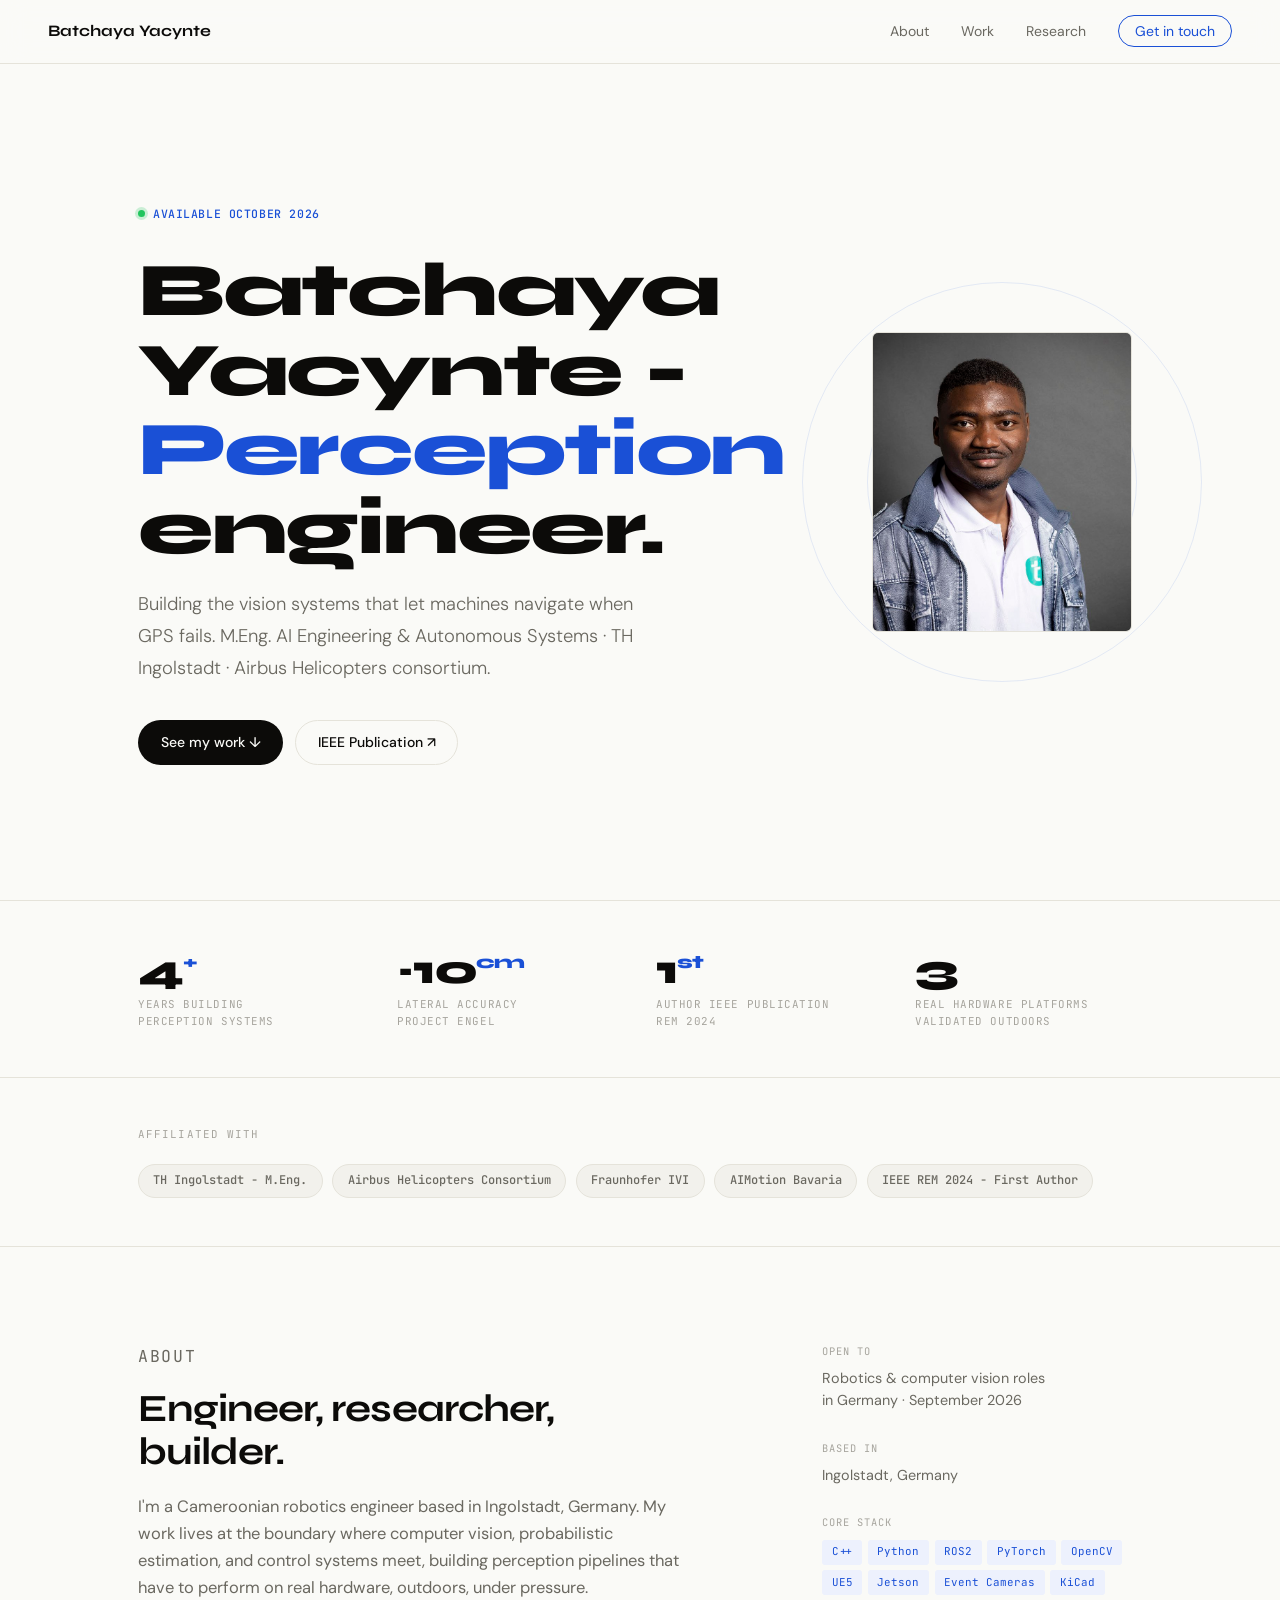
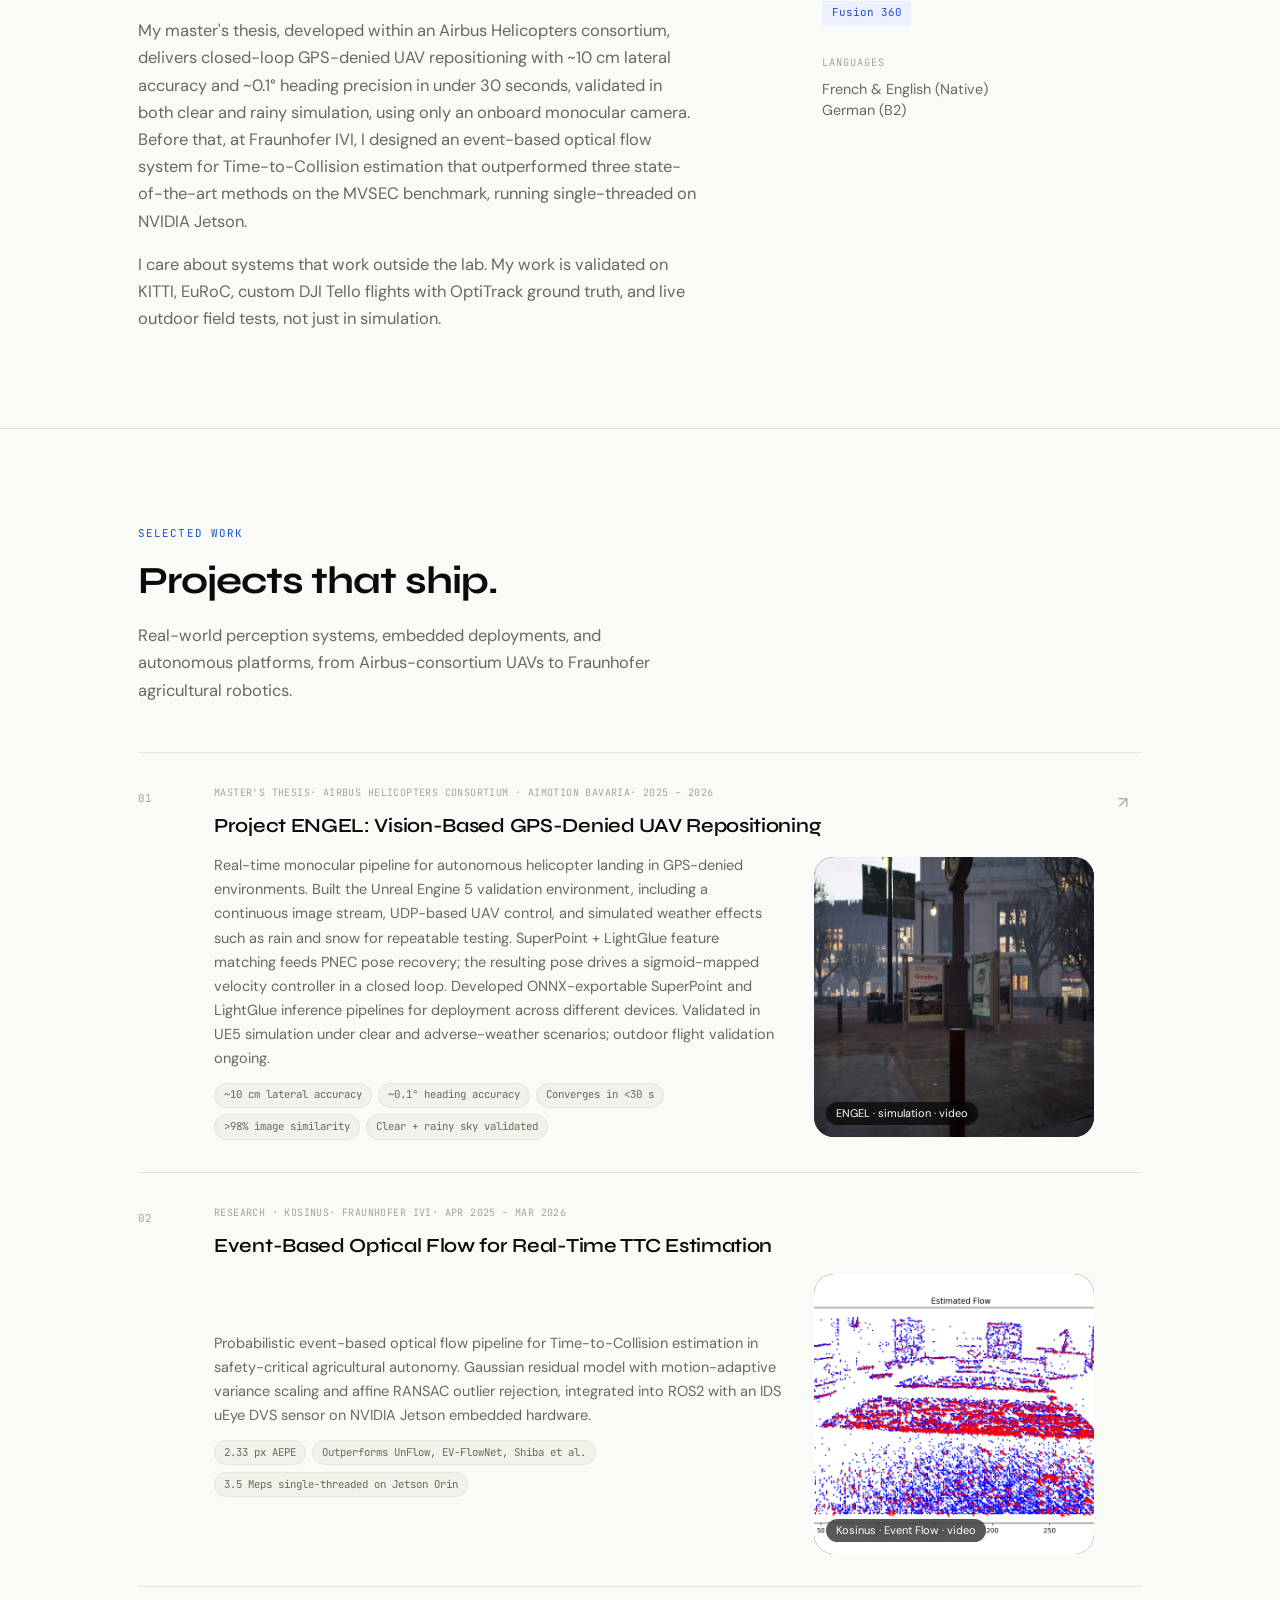
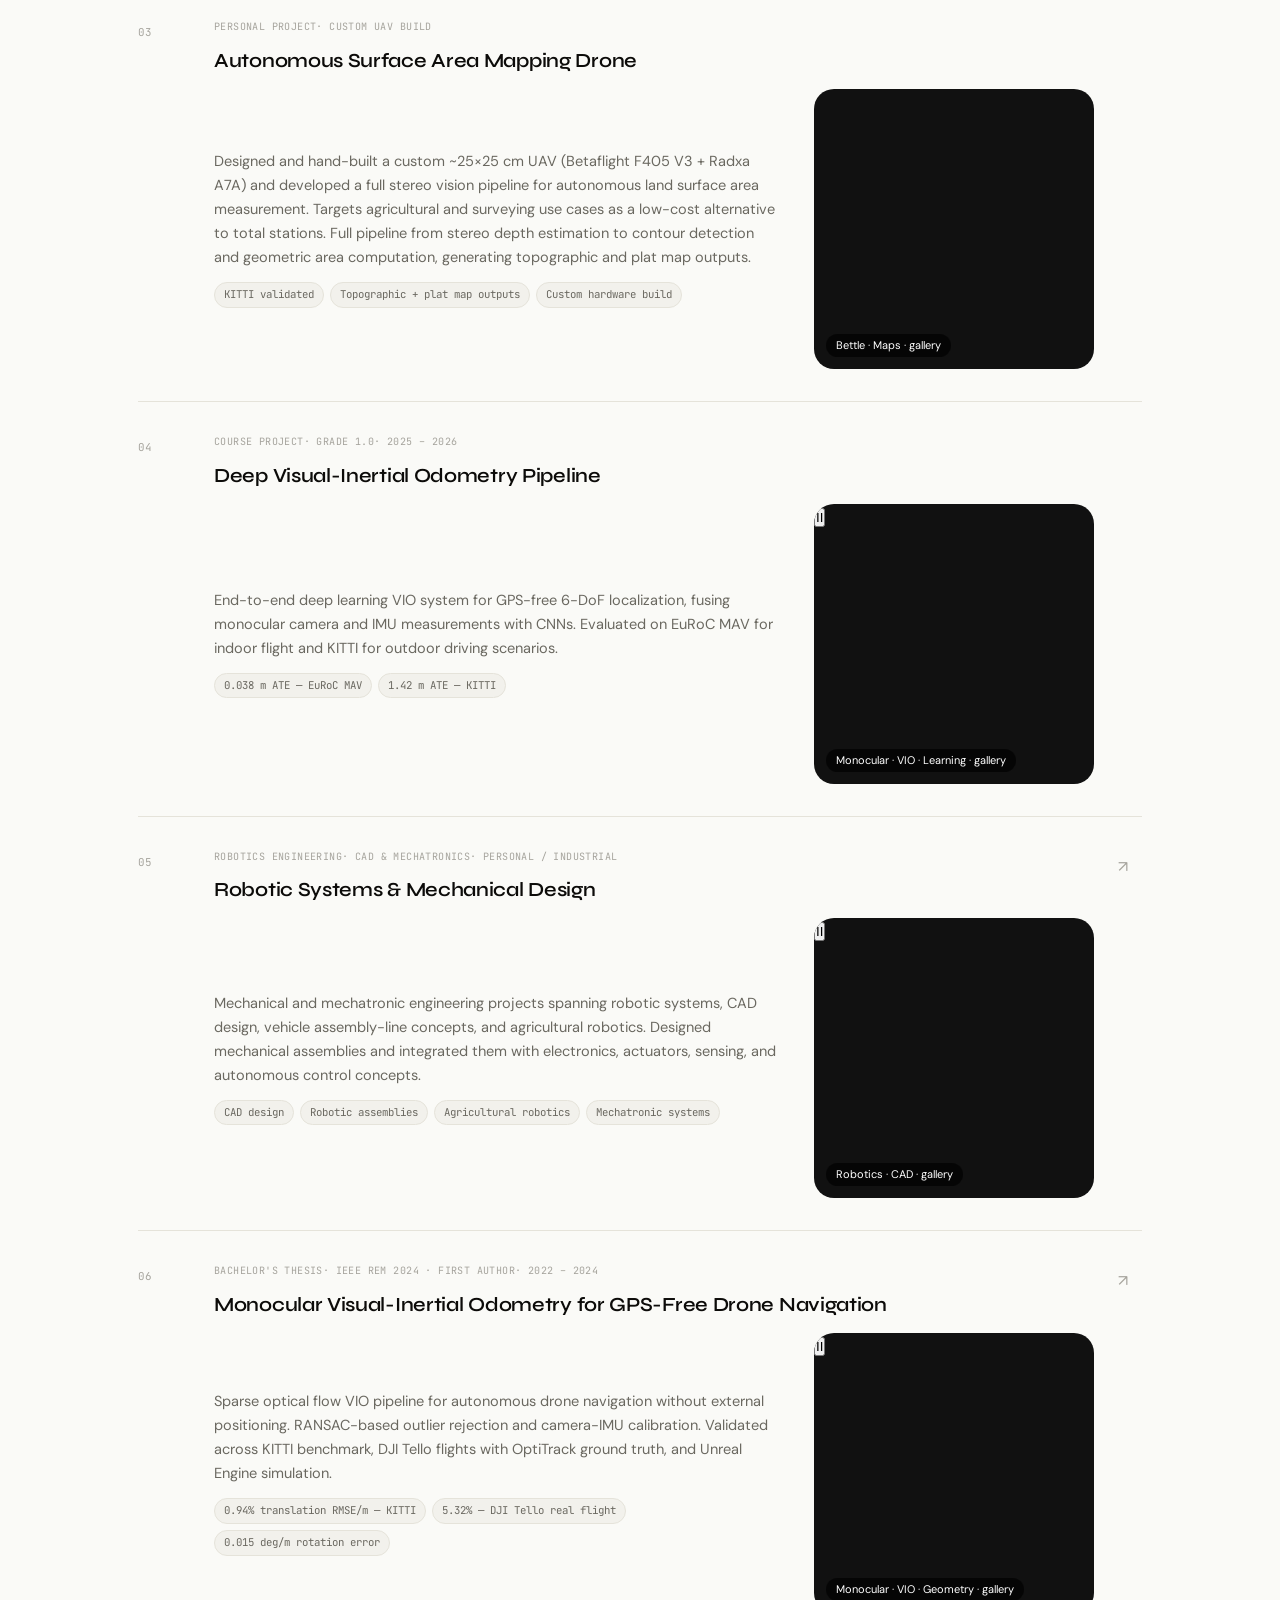
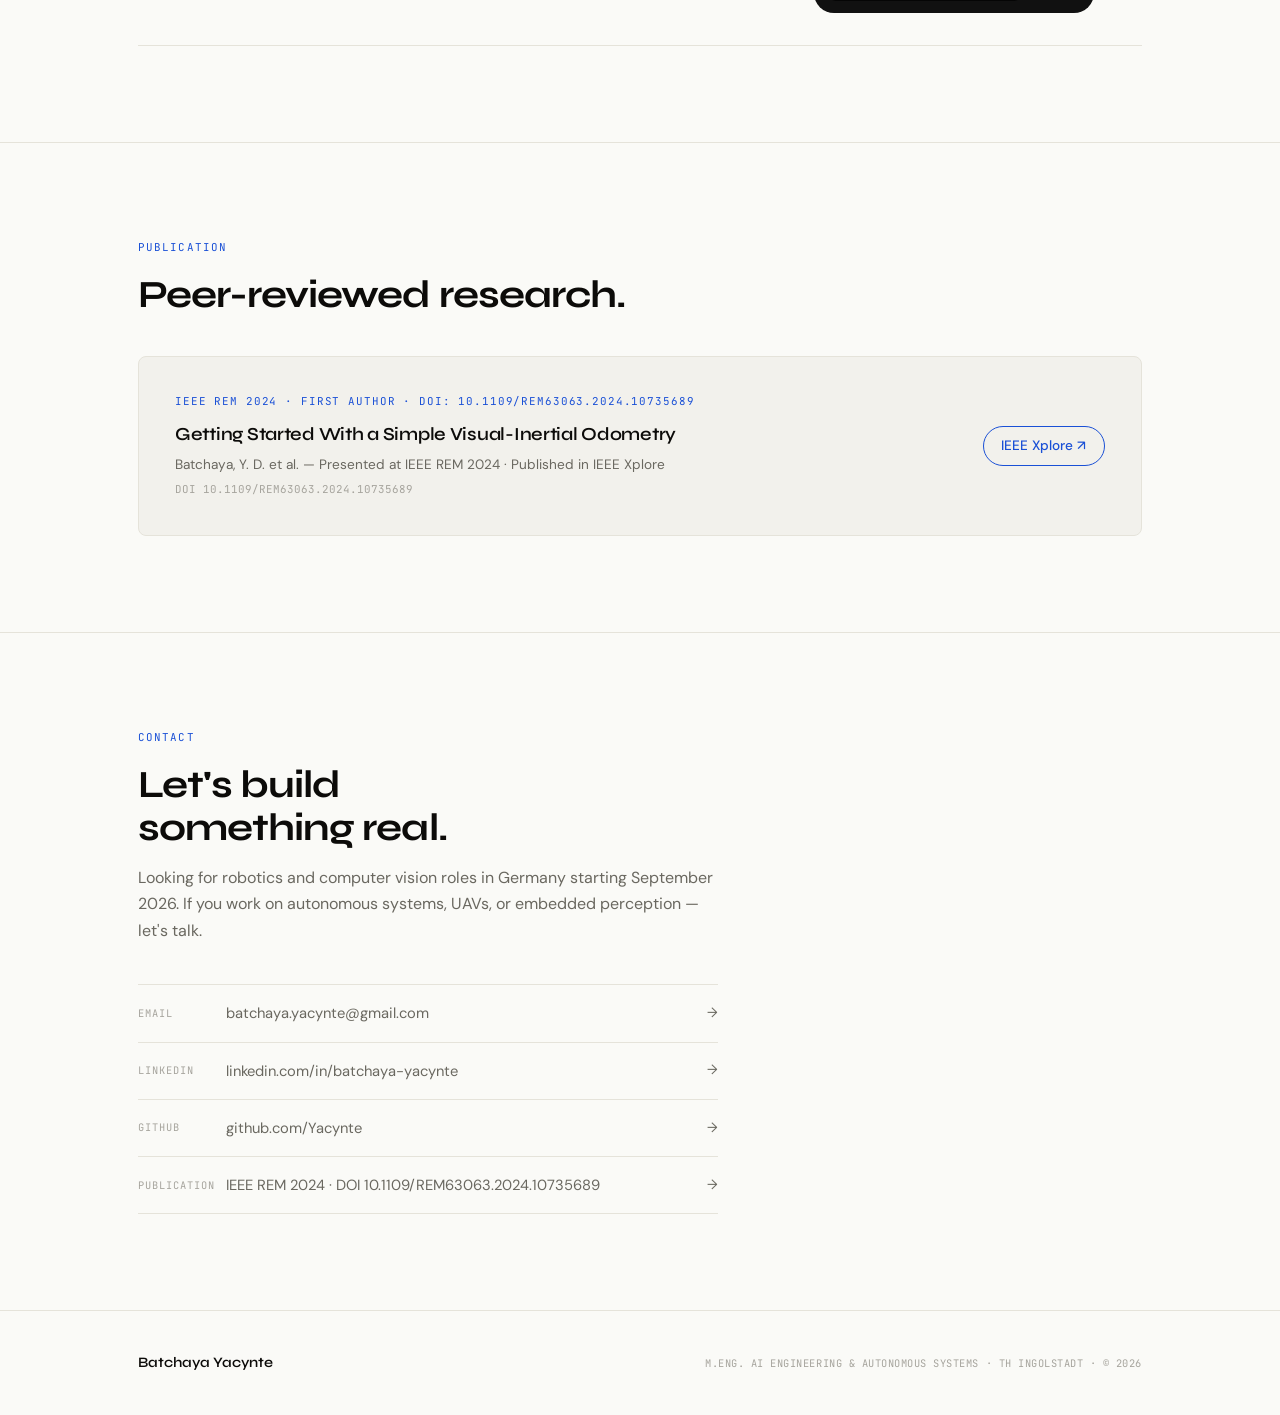
==== index.html @ 0d71a83b "other pictures" ====
<!DOCTYPE html>
<html lang="en">
<head>
  <meta charset="UTF-8">

  <meta name="viewport" content="width=device-width, initial-scale=1.0">

  <title>Batchaya Yacynte — Perception &amp; Autonomy Engineer</title>

  <meta
    name="description"
    content="Perception engineer building real-time vision systems for GPS-denied UAV navigation. M.Eng. AI Engineering &amp; Autonomous Systems, TH Ingolstadt."
  >

  <!-- Fonts -->
  <link rel="preconnect" href="https://fonts.googleapis.com">
  <link rel="preconnect" href="https://fonts.gstatic.com" crossorigin>

  <link
    href="https://fonts.googleapis.com/css2?family=Syne:wght@400;600;700;800&family=DM+Sans:ital,opsz,wght@0,9..40,300;0,9..40,400;0,9..40,500;1,9..40,500&family=JetBrains+Mono:wght@400;500&display=swap"
    rel="stylesheet"
  >

  <link rel="icon" type="image/x-icon" href="assets/Divan-Batchaya.ico">

  <!-- Main stylesheet -->
  <link rel="stylesheet" href="style.css">
</head>

<body>

  <!-- =========================================================
       NAVIGATION
  ========================================================== -->

  <nav class="nav">

    <a href="#" class="nav-logo">
      Batchaya Yacynte
    </a>

    <ul class="nav-links">
      <li>
        <a href="#about">About</a>
      </li>
      
      <li>
        <a href="#work">Work</a>
      </li>

      <li>
        <a href="#research">Research</a>
      </li>

      <li>
        <a href="#contact" class="nav-cta">
          Get in touch
        </a>
      </li>
    </ul>

  </nav>


  <!-- =========================================================
       HERO
  ========================================================== -->

  <header class="hero">

    <div class="hero-left">

      <div class="hero-available">
        Available October 2026
      </div>

      <h1 class="hero-name">
        Batchaya Yacynte -
        <br>
        <em>Perception</em> engineer.
      </h1>

      <p class="hero-tagline">
        Building the vision systems that let machines navigate when GPS fails.
        M.Eng. AI Engineering &amp; Autonomous Systems · TH Ingolstadt ·
        Airbus Helicopters consortium.
      </p>

      <div class="hero-actions">

        <a href="#work" class="btn btn-primary">
          See my work ↓
        </a>

        <a
          href="https://ieeexplore.ieee.org/document/10735689"
          target="_blank"
          rel="noopener"
          class="btn btn-secondary"
        >
          IEEE Publication ↗
        </a>

      </div>

    </div>


    <div class="hero-visual">

      <img
        src="https://yacynte.github.io/Divan-Batchaya.jpg"
        alt="Batchaya Yacynte"
        class="hero-photo"
        loading="eager"
      >

    </div>

  </header>


  <!-- =========================================================
       STATS
  ========================================================== -->

  <section class="stats">

    <div class="container">

      <div class="stats-grid">

        <div>
          <div class="stat-value">
            4<sup>+</sup>
          </div>

          <div class="stat-label">
            Years building<br>
            perception systems
          </div>
        </div>


        <div>
          <div class="stat-value">
            ~10<sup>cm</sup>
          </div>

          <div class="stat-label">
            Lateral accuracy<br>
            Project ENGEL
          </div>
        </div>


        <div>
          <div class="stat-value">
            1<sup>st</sup>
          </div>

          <div class="stat-label">
            Author IEEE publication<br>
            REM 2024
          </div>
        </div>


        <div>
          <div class="stat-value">
            3
          </div>

          <div class="stat-label">
            Real hardware platforms<br>
            validated outdoors
          </div>
        </div>

      </div>

    </div>

  </section>


  <!-- =========================================================
       CREDENTIALS
  ========================================================== -->

  <section class="credentials">

    <div class="container">

      <p class="cred-label">
        Affiliated with
      </p>

      <div class="cred-list">

        <span class="cred-badge">
          TH Ingolstadt - M.Eng.
        </span>

        <span class="cred-badge">
          Airbus Helicopters Consortium
        </span>

        <span class="cred-badge">
          Fraunhofer IVI
        </span>

        <span class="cred-badge">
          AIMotion Bavaria
        </span>

        <span class="cred-badge">
          IEEE REM 2024 - First Author
        </span>

      </div>

    </div>

  </section>


  <hr class="divider">


  <!-- =========================================================
       ABOUT
  ========================================================== -->

  <section class="about-section" id="about">

    <div class="container">

      <div class="about-grid">

        <div class="about-body">

          <p class="eyebrow">
            About
          </p>

          <h2 class="section-title">
            Engineer, researcher,
            <br>
            builder.
          </h2>

          <p>
            I'm a Cameroonian robotics engineer based in Ingolstadt, Germany.
            My work lives at the boundary where computer vision, probabilistic
            estimation, and control systems meet, building perception pipelines
            that have to perform on real hardware, outdoors, under pressure.
          </p>

          <p>
            My master's thesis, developed within an Airbus Helicopters consortium,
            delivers closed-loop GPS-denied UAV repositioning with ~10 cm lateral
            accuracy and ~0.1° heading precision in under 30 seconds, validated
            in both clear and rainy simulation, using only an onboard monocular
            camera. Before that, at Fraunhofer IVI, I designed an event-based
            optical flow system for Time-to-Collision estimation that outperformed
            three state-of-the-art methods on the MVSEC benchmark, running
            single-threaded on NVIDIA Jetson.
          </p>

          <p>
            I care about systems that work outside the lab. My work is validated
            on KITTI, EuRoC, custom DJI Tello flights with OptiTrack ground truth,
            and live outdoor field tests, not just in simulation.
          </p>

        </div>


        <aside class="about-sidebar">

          <div class="sidebar-block">

            <div class="sidebar-key">
              Open to
            </div>

            <div class="sidebar-val">
              Robotics &amp; computer vision roles
              <br>
              in Germany · September 2026
            </div>

          </div>


          <div class="sidebar-block">

            <div class="sidebar-key">
              Based in
            </div>

            <div class="sidebar-val">
              Ingolstadt, Germany
            </div>

          </div>


          <div class="sidebar-block">

            <div class="sidebar-key">
              Core stack
            </div>

            <div class="chips">

              <span class="chip">C++</span>
              <span class="chip">Python</span>
              <span class="chip">ROS2</span>
              <span class="chip">PyTorch</span>
              <span class="chip">OpenCV</span>
              <span class="chip">UE5</span>
              <span class="chip">Jetson</span>
              <span class="chip">Event Cameras</span>
              <span class="chip">KiCad</span>
              <span class="chip">Fusion 360</span>

            </div>

          </div>


          <div class="sidebar-block">

            <div class="sidebar-key">
              Languages
            </div>

            <div class="sidebar-val">
              French &amp; English (Native)
              <br>
              German (B2)
            </div>

          </div>

        </aside>

      </div>

    </div>

  </section>


  <hr class="divider">


  <!-- =========================================================
       WORK
  ========================================================== -->

  <section class="work-section" id="work">

    <div class="container">

      <p class="eyebrow">
        Selected work
      </p>

      <h2 class="section-title">
        Projects that ship.
      </h2>

      <p class="work-intro">
        Real-world perception systems, embedded deployments, and autonomous
        platforms, from Airbus-consortium UAVs to Fraunhofer agricultural robotics.
      </p>


      <div class="work-list">


        <!-- =====================================================
             PROJECT 01 — ENGEL
        ====================================================== -->

        <article class="work-item work-item-featured">

          <div class="work-num">
            01
          </div>


          <div class="work-content">

            <div class="work-tags">

              <span class="work-tag">
                Master's Thesis
              </span>

              <span class="work-tag">
                Airbus Helicopters Consortium · AIMotion Bavaria
              </span>

              <span class="work-tag">
                2025 – 2026
              </span>

            </div>


            <!-- Only the title links to Google Drive -->
            <a
              class="work-title"
              href="https://drive.google.com/file/d/1XDKxEPV-a2gEcKce-REYQuj8g54tIHwB/view?usp=sharing"
              target="_blank"
              rel="noopener"
            >
              Project ENGEL: Vision-Based GPS-Denied UAV Repositioning
            </a>


            <div class="work-main">


              <!-- TEXT -->
              <div class="work-text">

                <div class="work-desc">
                  Real-time monocular pipeline for autonomous helicopter landing
                  in GPS-denied environments. Built the Unreal Engine 5 validation
                  environment, including a continuous image stream, UDP-based UAV
                  control, and simulated weather effects such as rain and snow for
                  repeatable testing. SuperPoint + LightGlue feature matching feeds
                  PNEC pose recovery; the resulting pose drives a sigmoid-mapped
                  velocity controller in a closed loop. Developed ONNX-exportable
                  SuperPoint and LightGlue inference pipelines for deployment across
                  different devices. Validated in UE5 simulation under clear and
                  adverse-weather scenarios; outdoor flight validation ongoing.
                </div>


                <div class="work-metrics">

                  <span class="metric">
                    ~10 cm lateral accuracy
                  </span>

                  <span class="metric">
                    ~0.1° heading accuracy
                  </span>

                  <span class="metric">
                    Converges in &lt;30 s
                  </span>

                  <span class="metric">
                    &gt;98% image similarity
                  </span>

                  <span class="metric">
                    Clear + rainy sky validated
                  </span>

                </div>

              </div>


              <!-- =================================================
                   MEDIA
              ================================================== -->

              <div
                class="work-media"
                data-media
                aria-label="Project ENGEL media"
              >
               <div class="media-track">
                <!-- VIDEO -->

                <video
                  class="project-media"
                  autoplay
                  muted
                  playsinline
                  preload="auto"
                  poster="assets/engel-01.png"
                >

                  <source
                    src="assets/engel.mp4"
                    type="video/mp4"
                  >

                  Your browser does not support HTML5 video.

                </video>


                <!-- GALLERY IMAGES -->

                <img
                  class="project-media"
                  src="assets/Results_Capture_003.png"
                  alt="Project ENGEL UAV repositioning"
                >

                <img
                  class="project-media"
                  src="assets/comparison_plot_rototionLog_2_001.png"
                  alt="Project ENGEL simulation"
                >

                <img
                  class="project-media"
                  src="assets/comparison_plot_transotionLog_1_002.png"
                  alt="Project ENGEL validation environment"
                >

               </div>
                <!-- Status label -->

                <span class="media-status">
                  ENGEL · simulation
                </span>

              </div>

            </div>

          </div>


          <div class="work-arrow">
            ↗
          </div>

        </article>


        <!-- =====================================================
             PROJECT 02 - Kosinus
        ====================================================== -->

        <article class="work-item">

          <div class="work-num">
            02
          </div>

          <div>

            <div class="work-tags">

              <span class="work-tag">
                Research · KoSiNuS
              </span>

              <span class="work-tag">
                Fraunhofer IVI
              </span>

              <span class="work-tag">
                Apr 2025 – Mar 2026
              </span>

            </div>


            <div class="work-title">
              Event-Based Optical Flow for Real-Time TTC Estimation
            </div>

            <div class="work-main">

                <!-- TEXT -->
                <div class="work-text">

                    <div class="work-desc">
                    Probabilistic event-based optical flow pipeline for Time-to-Collision
                    estimation in safety-critical agricultural autonomy. Gaussian residual
                    model with motion-adaptive variance scaling and affine RANSAC outlier
                    rejection, integrated into ROS2 with an IDS uEye DVS sensor on NVIDIA
                    Jetson embedded hardware.
                    </div>


                    <div class="work-metrics">

                    <span class="metric">
                        2.33 px AEPE
                    </span>

                    <span class="metric">
                        Outperforms UnFlow, EV-FlowNet, Shiba et al.
                    </span>

                    <span class="metric">
                        3.5 Meps single-threaded on Jetson Orin
                    </span>

                    </div>

                </div>


                <!-- =================================================
                    MEDIA
                ================================================== -->

                <div
                    class="work-media"
                    data-media
                    aria-label="Project KOSINUS media"
                >

                    <!-- VIDEO -->
                  <div class="media-track">
                    <video
                    class="project-media"
                    autoplay
                    muted
                    playsinline
                    preload="auto"
                    poster="assets/flow_with_gt_time.png"
                    >

                    <source
                        src="assets/flow_results.mp4"
                        type="video/mp4"
                    >

                    Your browser does not support HTML5 video.

                    </video>


                    <!-- GALLERY IMAGES -->

                    <img
                    class="project-media"
                    src="assets/flow_with_gt_time.png"
                    alt="optical Flow estimation"
                    >
                  </div>
                    <!-- Status label -->

                    <span class="media-status">
                        Kosinus · Event Flow
                    </span>

                </div>

            </div>
        </div>


          <div class="work-arrow work-arrow-hidden">
            –
          </div>

        </article>


        <!-- =====================================================
             PROJECT 03 - Beetle
        ====================================================== -->

        <article class="work-item">

          <div class="work-num">
            03
          </div>

          <div>

            <div class="work-tags">

              <span class="work-tag">
                Personal Project
              </span>

              <span class="work-tag">
                Custom UAV Build
              </span>

            </div>


            <div class="work-title">
              Autonomous Surface Area Mapping Drone
            </div>

            <div class="work-main">

              <div class="work-text">
                <!-- TEXT -->

                    <div class="work-desc">
                    Designed and hand-built a custom ~25×25 cm UAV
                    (Betaflight F405 V3 + Radxa A7A) and developed a full stereo
                    vision pipeline for autonomous land surface area measurement.
                    Targets agricultural and surveying use cases as a low-cost
                    alternative to total stations. Full pipeline from stereo depth
                    estimation to contour detection and geometric area computation,
                    generating topographic and plat map outputs.
                    </div>


                    <div class="work-metrics">

                    <span class="metric">
                        KITTI validated
                    </span>

                    <span class="metric">
                        Topographic + plat map outputs
                    </span>

                    <span class="metric">
                        Custom hardware build
                    </span>

                    </div>

                </div>

                <!-- =================================================
                    MEDIA
                ================================================== -->

                <div
                    class="work-media"
                    data-media
                    aria-label="Project Beetle media"
                >

                    <!-- VIDEO -->

                    
                    <!-- GALLERY IMAGES -->
                  <div class="media-track">
                    <img
                        class="project-media"
                        src="assets/drone_agrobot.jpg"
                        alt="Bettle dron"
                    >

                    <img
                        class="project-media"
                        src="assets/drone_agrobot-02.jpg"
                        alt="Project ENGEL UAV repositioning"
                    >

                    <img
                        class="project-media"
                        src="assets/bettle_result.png"
                        alt="Project ENGEL simulation"
                    >

                    <img
                        class="project-media"
                        src="assets/bettle_result-02.png"
                        alt="Project ENGEL validation environment"
                    >
                  </div>
                    <!-- Status label -->

                    <span class="media-status">
                        Bettle · Maps
                    </span>

                </div>
              </div>

            </div>
        


          <div class="work-arrow work-arrow-hidden">
            –
          </div>

        </article>


        <!-- =================================================
             PROJECT 04 — VIO
        ================================================== -->

        <article class="work-item">

          <div class="work-num">
            04
          </div>


          <div class="work-content">

            <div class="work-tags">

              <span class="work-tag">
                Course Project
              </span>

              <span class="work-tag">
                Grade 1.0
              </span>

              <span class="work-tag">
                2025 – 2026
              </span>

            </div>


            <div class="work-title">
              Deep Visual-Inertial Odometry Pipeline
            </div>


            <div class="work-main">


              <div class="work-text">

                <div class="work-desc">

                  End-to-end deep learning VIO system for
                  GPS-free 6-DoF localization, fusing monocular
                  camera and IMU measurements with CNNs.

                  Evaluated on EuRoC MAV for indoor flight and
                  KITTI for outdoor driving scenarios.

                </div>


                <div class="work-metrics">

                  <span class="metric">
                    0.038 m ATE — EuRoC MAV
                  </span>

                  <span class="metric">
                    1.42 m ATE — KITTI
                  </span>

                </div>

              </div>


              <div
                class="work-media"
                data-media
                aria-label="Deep VIO media"
              >

                <div class="media-track">

                  <img
                    class="project-media"
                    src="assets/kitti_result_learning.png"
                    alt="Deep visual inertial odometry result"
                  >

                  <img
                    class="project-media"
                    src="assets/kitti_result_learning-02.png"
                    alt="VIO trajectory"
                  >

                  <img
                    class="project-media"
                    src="assets/kitti_result_learning-03.png"
                    alt="Deep visual inertial odometry result"
                  >

                  <img
                    class="project-media"
                    src="assets/kitti_result_learning-04.png"
                    alt="VIO trajectory"
                  >

                </div>


                <span class="media-status">
                  Monocular · VIO · Learning
                </span>


                <button
                  class="media-control"
                  type="button"
                  aria-label="Pause project media"
                >
                  II
                </button>

              </div>

            </div>

          </div>


          <div class="work-arrow work-arrow-hidden">
            –
          </div>

        </article>



        <!-- =================================================
             PROJECT 05 — CAD / ROBOTICS
        ================================================== -->

        <article class="work-item">

          <div class="work-num">
            05
          </div>


          <div class="work-content">

            <div class="work-tags">

              <span class="work-tag">
                Robotics Engineering
              </span>

              <span class="work-tag">
                CAD &amp; Mechatronics
              </span>

              <span class="work-tag">
                Personal / Industrial
              </span>

            </div>

            <a
              class="work-title"
              href="https://youtu.be/ltKVadOVZRs"
              target="_blank"
              rel="noopener"
            >
              Robotic Systems &amp; Mechanical Design
            </a>


            <div class="work-main">


              <div class="work-text">

                <div class="work-desc">

                  Mechanical and mechatronic engineering projects
                  spanning robotic systems, CAD design, vehicle
                  assembly-line concepts, and agricultural robotics.

                  Designed mechanical assemblies and integrated
                  them with electronics, actuators, sensing, and
                  autonomous control concepts.

                </div>


                <div class="work-metrics">

                  <span class="metric">
                    CAD design
                  </span>

                  <span class="metric">
                    Robotic assemblies
                  </span>

                  <span class="metric">
                    Agricultural robotics
                  </span>

                  <span class="metric">
                    Mechatronic systems
                  </span>

                </div>

              </div>


              <div
                class="work-media"
                data-media
                aria-label="Robotics and CAD projects"
              >

                <div class="media-track">

                  <img
                    class="project-media"
                    src="assets/vehicle_line.png"
                    alt="Robotic CAD design"
                  >

                  <img
                    class="project-media"
                    src="assets/wheel.png"
                    alt="Mechanical assembly CAD"
                  >

                  <img
                    class="project-media"
                    src="assets/gearbox.png"
                    alt="Agricultural robot"
                  >

                  <img
                    class="project-media"
                    src="assets/seeding_prototype.png"
                    alt="Agricultural robot"
                  >

                </div>


                <span class="media-status">
                  Robotics · CAD
                </span>


                <button
                  class="media-control"
                  type="button"
                  aria-label="Pause project media"
                >
                  II
                </button>

              </div>

            </div>

          </div>


          <div class="work-arrow">
            ↗
          </div>

        </article>



        <!-- =================================================
             PROJECT 06 — BACHELOR THESIS
        ================================================== -->

        <!-- <a
          class="work-item work-item-link"
          href="https://ieeexplore.ieee.org/document/10735689"
          target="_blank"
          rel="noopener"
        > -->
        <article class="work-item work-item-featured">

          <div class="work-num">
            06
          </div>


          <div class="work-content">

            <div class="work-tags">

              <span class="work-tag">
                Bachelor's Thesis
              </span>

              <span class="work-tag">
                IEEE REM 2024 · First Author
              </span>

              <span class="work-tag">
                2022 – 2024
              </span>

            </div>

            <a
              class="work-title"
              href="https://ieeexplore.ieee.org/document/10735689"
              target="_blank"
              rel="noopener"
            >
              Monocular Visual-Inertial Odometry
              for GPS-Free Drone Navigation
            </a>

            <div class="work-main">

               <!-- TEXT -->
              <div class="work-text">
                <div class="work-desc">

                  Sparse optical flow VIO pipeline for autonomous
                  drone navigation without external positioning.
                  RANSAC-based outlier rejection and camera-IMU
                  calibration.

                  Validated across KITTI benchmark, DJI Tello flights
                  with OptiTrack ground truth, and Unreal Engine
                  simulation.

                </div>


                <div class="work-metrics">

                    <span class="metric">
                      0.94% translation RMSE/m — KITTI
                    </span>

                    <span class="metric">
                      5.32% — DJI Tello real flight
                    </span>

                    <span class="metric">
                      0.015 deg/m rotation error
                    </span>

                </div>

              </div>

              <!-- =================================================
                   MEDIA
              ================================================== -->

              <div
                  class="work-media"
                  data-media
                  aria-label="monocular vio"
                >

                  <div class="media-track">

                    <img
                      class="project-media"
                      src="assets/tello_square.png"
                      alt="Simulation result 3D"
                    >

                    <img
                      class="project-media"
                      src="assets/translation_square.png"
                      alt="Translation result"
                    >

                    <img
                      class="project-media"
                      src="assets/tello_img.png"
                      alt="Tello flight"
                    >

                    <img
                      class="project-media"
                      src="assets/tello_of.png"
                      alt="Optical flow"
                    >

                  </div>


                  <span class="media-status">
                    Monocular · VIO · Geometry
                  </span>


                  <button
                    class="media-control"
                    type="button"
                    aria-label="Pause project media"
                  >
                    II
                  </button>

                </div>

            </div>

          </div>
          <div class="work-arrow">
            ↗
          </div>

        </article>


      </div>

    </div>

  </section>


  <hr class="divider">

  <!-- =========================================================
       PUBLICATION
  ========================================================== -->

  <section class="pub-section" id="research">

    <div class="container">

      <p class="eyebrow">
        Publication
      </p>

      <h2 class="section-title">
        Peer-reviewed research.
      </h2>


      <div class="pub-card">

        <div>

          <div class="pub-venue">
            IEEE REM 2024 · First Author ·
            DOI: 10.1109/REM63063.2024.10735689
          </div>

          <div class="pub-title">
            Getting Started With a Simple Visual-Inertial Odometry
          </div>

          <div class="pub-authors">
            Batchaya, Y. D. et al. — Presented at IEEE REM 2024 ·
            Published in IEEE Xplore
          </div>

          <div class="pub-doi">
            DOI 10.1109/REM63063.2024.10735689
          </div>

        </div>


        <a
          href="https://ieeexplore.ieee.org/document/10735689"
          target="_blank"
          rel="noopener"
          class="pub-cta"
        >
          IEEE Xplore ↗
        </a>

      </div>

    </div>

  </section>


  <hr class="divider">


  <!-- =========================================================
       CONTACT
  ========================================================== -->

  <section class="contact-section" id="contact">

    <div class="container">

      <div class="contact-inner">

        <p class="eyebrow">
          Contact
        </p>

        <h2 class="section-title">
          Let's build
          <br>
          something real.
        </h2>

        <p class="contact-intro">
          Looking for robotics and computer vision roles in Germany starting
          September 2026. If you work on autonomous systems, UAVs, or embedded
          perception — let's talk.
        </p>


        <div class="contact-links">

          <a
            class="contact-row"
            href="mailto:batchaya.yacynte@gmail.com"
          >

            <span class="contact-key">
              Email
            </span>

            <span class="contact-val">
              batchaya.yacynte@gmail.com
            </span>

            <span class="contact-arrow">
              →
            </span>

          </a>


          <a
            class="contact-row"
            href="https://www.linkedin.com/in/batchaya-yacynte/"
            target="_blank"
            rel="noopener"
          >

            <span class="contact-key">
              LinkedIn
            </span>

            <span class="contact-val">
              linkedin.com/in/batchaya-yacynte
            </span>

            <span class="contact-arrow">
              →
            </span>

          </a>


          <a
            class="contact-row"
            href="https://github.com/Yacynte"
            target="_blank"
            rel="noopener"
          >

            <span class="contact-key">
              GitHub
            </span>

            <span class="contact-val">
              github.com/Yacynte
            </span>

            <span class="contact-arrow">
              →
            </span>

          </a>


          <a
            class="contact-row"
            href="https://ieeexplore.ieee.org/document/10735689"
            target="_blank"
            rel="noopener"
          >

            <span class="contact-key">
              Publication
            </span>

            <span class="contact-val">
              IEEE REM 2024 · DOI 10.1109/REM63063.2024.10735689
            </span>

            <span class="contact-arrow">
              →
            </span>

          </a>

        </div>

      </div>

    </div>

  </section>


  <!-- =========================================================
       FOOTER
  ========================================================== -->

  <footer>

    <div class="container">

      <div class="footer-inner">

        <div class="footer-logo">
          Batchaya Yacynte
        </div>

        <div class="footer-meta">
          M.Eng. AI Engineering &amp; Autonomous Systems ·
          TH Ingolstadt · © 2026
        </div>

      </div>

    </div>

  </footer>


  <!-- JavaScript -->
  <script src="media.js"></script>

</body>
</html>
---- style.css ----
/* ============================================================
   RESET
============================================================ */

*,
*::before,
*::after {
  box-sizing: border-box;
  margin: 0;
  padding: 0;
}

html {
  scroll-behavior: smooth;
}

body {
  background: var(--bg);
  color: var(--text-1);
  font-family: var(--font-b);
  font-size: 1rem;
  line-height: 1.65;
  -webkit-font-smoothing: antialiased;
}

img {
  display: block;
  max-width: 100%;
}

a {
  color: inherit;
  text-decoration: none;
}

ul {
  list-style: none;
}


/* ============================================================
   DESIGN TOKENS
============================================================ */

:root {

  --bg: #FAFAF7;
  --surface: #F2F1EC;
  --border: #E5E3DA;

  --text-1: #0C0B09;
  --text-2: #6A6860;
  --text-3: #A6A49D;

  --accent: #1A50D6;
  --accent-soft: #EDF1FD;

  --nav-h: 64px;

  --font-d: 'Syne', sans-serif;
  --font-b: 'DM Sans', sans-serif;
  --font-m: 'JetBrains Mono', monospace;

  --max-w: 1100px;

  --px: clamp(1.25rem, 5vw, 3rem);
}


/* ============================================================
   GLOBAL
============================================================ */

.container {
  max-width: var(--max-w);
  margin: 0 auto;
  padding: 0 var(--px);
}

.divider {
  border: none;
  border-top: 1px solid var(--border);
}


/* ============================================================
   NAV
============================================================ */

.nav {
  position: fixed;
  top: 0;
  left: 0;
  right: 0;

  height: var(--nav-h);

  display: flex;
  align-items: center;
  justify-content: space-between;

  padding: 0 var(--px);

  background: rgba(250, 250, 247, 0.88);

  backdrop-filter: blur(14px);

  border-bottom: 1px solid var(--border);

  z-index: 100;
}

.nav-logo {
  font-family: var(--font-d);
  font-weight: 700;
  font-size: 1rem;
}

.nav-links {
  display: flex;
  align-items: center;
  gap: 2rem;
}

.nav-links a {
  font-size: 0.875rem;
  color: var(--text-2);
  transition: color 0.18s;
}

.nav-links a:hover {
  color: var(--text-1);
}

.nav-cta {
  color: var(--accent) !important;

  border: 1px solid currentColor;

  padding: 0.38rem 1rem;

  border-radius: 100px;
}

.nav-cta:hover {
  background: var(--accent);
  color: white !important;
}


/* ============================================================
   HERO
============================================================ */

.hero {
  min-height: 100vh;

  padding:
    calc(var(--nav-h) + 4rem)
    var(--px)
    4rem;

  max-width: var(--max-w);

  margin: 0 auto;

  display: grid;

  grid-template-columns: 1fr 340px;

  gap: 3rem;

  align-items: center;

  position: relative;
}

.hero-visual {
  position: relative;

  display: flex;

  justify-content: center;
  align-items: center;
}

.hero-visual::before,
.hero-visual::after {
  content: '';

  position: absolute;

  border-radius: 50%;

  border: 1px solid rgba(26, 80, 214, 0.10);

  pointer-events: none;
}

.hero-visual::before {
  width: 400px;
  height: 400px;

  top: 50%;
  left: 50%;

  transform: translate(-50%, -50%);
}

.hero-visual::after {
  width: 270px;
  height: 270px;

  top: 50%;
  left: 50%;

  transform: translate(-50%, -50%);
}

.hero-photo {
  width: 260px;
  height: 300px;

  object-fit: cover;
  object-position: center top;

  border-radius: 6px;

  border: 1px solid var(--border);

  position: relative;

  z-index: 1;

  filter: grayscale(8%);
}

.hero-available {
  display: inline-flex;
  align-items: center;
  gap: 0.5rem;

  font-family: var(--font-m);

  font-size: 0.72rem;
  font-weight: 500;

  color: var(--accent);

  letter-spacing: 0.05em;

  text-transform: uppercase;

  margin-bottom: 1.75rem;
}

.hero-available::before {
  content: '';

  width: 7px;
  height: 7px;

  border-radius: 50%;

  background: #22C55E;

  box-shadow:
    0 0 0 3px rgba(34, 197, 94, 0.22);

  flex-shrink: 0;
}

.hero-name {
  font-family: var(--font-d);

  font-size: clamp(2.6rem, 6vw, 4.75rem);

  font-weight: 800;

  line-height: 1.04;

  letter-spacing: -0.03em;

  margin-bottom: 1.25rem;
}

.hero-name em {
  font-style: normal;
  color: var(--accent);
}

.hero-tagline {
  font-size: clamp(1rem, 1.8vw, 1.15rem);

  color: var(--text-2);

  font-weight: 300;

  max-width: 520px;

  line-height: 1.75;

  margin-bottom: 2.25rem;
}

.hero-actions {
  display: flex;

  gap: 0.75rem;

  flex-wrap: wrap;
}


/* ============================================================
   BUTTONS
============================================================ */

.btn {
  display: inline-flex;

  align-items: center;

  gap: 0.35rem;

  font-size: 0.875rem;

  font-weight: 500;

  padding: 0.6rem 1.35rem;

  border-radius: 100px;

  border: 1px solid transparent;

  transition: all 0.18s;

  cursor: pointer;
}

.btn-primary {
  background: var(--text-1);
  color: var(--bg);
}

.btn-primary:hover {
  background: #2a2921;
}

.btn-secondary {
  background: transparent;

  color: var(--text-1);

  border-color: var(--border);
}

.btn-secondary:hover {
  border-color: var(--text-2);
}


/* ============================================================
   STATS
============================================================ */

.stats {
  padding: 3rem 0;

  border-top: 1px solid var(--border);
  border-bottom: 1px solid var(--border);
}

.stats-grid {
  display: grid;

  grid-template-columns:
    repeat(4, 1fr);

  gap: 2rem;
}

.stat-value {
  font-family: var(--font-d);

  font-size: clamp(1.8rem, 3.5vw, 2.6rem);

  font-weight: 800;

  line-height: 1;

  letter-spacing: -0.03em;

  margin-bottom: 0.35rem;
}

.stat-value sup {
  font-size: 0.45em;

  color: var(--accent);

  vertical-align: super;
}

.stat-label {
  font-family: var(--font-m);

  font-size: 0.68rem;

  color: var(--text-3);

  letter-spacing: 0.05em;

  text-transform: uppercase;

  line-height: 1.5;
}


/* ============================================================
   CREDENTIALS
============================================================ */

.credentials {
  padding: 3rem 0;
}

.cred-label {
  font-family: var(--font-m);

  font-size: 0.68rem;

  letter-spacing: 0.1em;

  text-transform: uppercase;

  color: var(--text-3);

  margin-bottom: 1.25rem;
}

.cred-list {
  display: flex;

  flex-wrap: wrap;

  gap: 0.6rem;
}

.cred-badge {
  font-family: var(--font-m);

  font-size: 0.75rem;

  font-weight: 500;

  color: var(--text-2);

  background: var(--surface);

  border: 1px solid var(--border);

  padding: 0.4rem 0.9rem;

  border-radius: 100px;
}


/* ============================================================
   SECTION HEADERS
============================================================ */

.eyebrow {
  font-family: var(--font-m);

  font-size: 0.68rem;

  letter-spacing: 0.1em;

  text-transform: uppercase;

  color: var(--accent);

  margin-bottom: 1rem;
}

.section-title {
  font-family: var(--font-d);

  font-size: clamp(1.65rem, 3.2vw, 2.4rem);

  font-weight: 700;

  letter-spacing: -0.025em;

  line-height: 1.12;

  margin-bottom: 1.25rem;
}


/* ============================================================
   ABOUT
============================================================ */

.about-section {
  padding: 6rem 0;
}

.about-grid {
  display: grid;

  grid-template-columns: 1fr 320px;

  gap: 5rem;

  align-items: start;
}

.about-body p {
  color: var(--text-2);

  font-size: 1.03rem;

  margin-bottom: 1rem;

  max-width: 560px;
}

.about-body p:last-child {
  margin-bottom: 0;
}

.sidebar-block {
  margin-bottom: 1.75rem;
}

.sidebar-key {
  font-family: var(--font-m);

  font-size: 0.65rem;

  letter-spacing: 0.1em;

  text-transform: uppercase;

  color: var(--text-3);

  margin-bottom: 0.5rem;
}

.sidebar-val {
  font-size: 0.9rem;

  color: var(--text-2);

  line-height: 1.5;
}

.chips {
  display: flex;

  flex-wrap: wrap;

  gap: 0.35rem;

  margin-top: 0.4rem;
}

.chip {
  font-family: var(--font-m);

  font-size: 0.68rem;

  background: var(--accent-soft);

  color: var(--accent);

  padding: 0.22rem 0.6rem;

  border-radius: 3px;
}


/* ============================================================
   WORK
============================================================ */

.work-section {
  padding: 6rem 0;
}

.work-intro {
  color: var(--text-2);

  max-width: 520px;

  font-size: 1.03rem;
}

.work-list {
  margin-top: 3rem;
}

.work-item {
  display: grid;

  grid-template-columns:
    52px
    1fr
    24px;

  gap: 1.5rem;

  align-items: start;

  padding: 2rem 0;

  border-bottom: 1px solid var(--border);
}

.work-item:first-child {
  border-top: 1px solid var(--border);
}

.work-item > a {
  text-decoration: none;
}

.work-num {
  font-family: var(--font-m);

  font-size: 0.68rem;

  color: var(--text-3);

  padding-top: 0.3rem;

  letter-spacing: 0.03em;
}

.work-tags {
  display: flex;

  flex-wrap: wrap;

  gap: 0;

  margin-bottom: 0.5rem;
}

.work-tag {
  font-family: var(--font-m);

  font-size: 0.63rem;

  letter-spacing: 0.04em;

  text-transform: uppercase;

  color: var(--text-3);
}

.work-tag + .work-tag::before {
  content: ' · ';
}

.work-title {
  display: block;

  font-family: var(--font-d);

  font-size: clamp(1.05rem, 1.8vw, 1.25rem);

  font-weight: 600;

  letter-spacing: -0.015em;

  color: var(--text-1);

  margin-bottom: 0.75rem;

  transition: color 0.18s;
}

.work-title:hover {
  color: var(--accent);
}

.work-desc {
  font-size: 0.91rem;

  color: var(--text-2);

  line-height: 1.65;
}

.work-metrics {
  margin-top: 0.75rem;

  display: flex;

  flex-wrap: wrap;

  gap: 0.4rem;
}

.metric {
  font-family: var(--font-m);

  font-size: 0.67rem;

  color: var(--text-2);

  background: var(--surface);

  border: 1px solid var(--border);

  padding: 0.18rem 0.55rem;

  border-radius: 100px;
}

.work-arrow {
  font-size: 1rem;

  color: var(--text-3);

  padding-top: 0.3rem;

  transition:
    transform 0.18s,
    color 0.18s;
}

.work-arrow-hidden {
  color: transparent;
}


/* ============================================================
   ENGEL — TEXT + MEDIA LAYOUT
============================================================ */

.work-main {
  display: grid;

  grid-template-columns:
    minmax(0, 1fr)
    280px;

  gap: 32px;

  align-items: center;

  margin-top: 0.25rem;
}

.work-text {
  min-width: 0;
}


/* ============================================================
   ENGEL — MEDIA BOX
============================================================ */

.work-media {
  position: relative;

  width: 100%;

  aspect-ratio: 1 / 1;

  overflow: hidden;

  border-radius: 20px;

  background: #111;

  isolation: isolate;
}


/*
   VIDEO

   The video is deliberately visible by default.
*/

.work-media video {
  position: absolute;

  inset: 0;

  width: 100%;

  height: 100%;

  object-fit: cover;

  display: block;

  opacity: 1;

  z-index: 2;

  background: #111;
}


/*
   GALLERY IMAGES

   Hidden until the video ends.
*/

.work-media img {
  position: absolute;

  inset: 0;

  width: 100%;

  height: 100%;

  object-fit: cover;

  opacity: 0;

  z-index: 1;

  transition: opacity 0.5s ease;
}

.work-media img.is-visible {
  opacity: 1;
}


/*
   Status label
*/

.media-status {
  position: absolute;

  left: 12px;

  bottom: 12px;

  z-index: 10;

  padding: 6px 10px;

  border-radius: 999px;

  background: rgba(0, 0, 0, 0.65);

  color: white;

  font-family: var(--font-b);

  font-size: 11px;

  line-height: 1;

  backdrop-filter: blur(8px);
}


/* ============================================================
   PUBLICATION
============================================================ */

.pub-section {
  padding: 6rem 0;
}

.pub-card {
  margin-top: 2.5rem;

  background: var(--surface);

  border: 1px solid var(--border);

  border-radius: 8px;

  padding: 2.25rem;

  display: grid;

  grid-template-columns: 1fr auto;

  gap: 2rem;

  align-items: center;
}

.pub-venue {
  font-family: var(--font-m);

  font-size: 0.68rem;

  letter-spacing: 0.08em;

  text-transform: uppercase;

  color: var(--accent);

  margin-bottom: 0.5rem;
}

.pub-title {
  font-family: var(--font-d);

  font-size: 1.15rem;

  font-weight: 600;

  letter-spacing: -0.015em;

  margin-bottom: 0.3rem;
}

.pub-authors {
  font-size: 0.85rem;

  color: var(--text-2);
}

.pub-doi {
  font-family: var(--font-m);

  font-size: 0.68rem;

  color: var(--text-3);

  margin-top: 0.3rem;
}

.pub-cta {
  display: inline-flex;

  align-items: center;

  gap: 0.35rem;

  font-size: 0.85rem;

  font-weight: 500;

  color: var(--accent);

  border: 1px solid var(--accent);

  padding: 0.5rem 1.1rem;

  border-radius: 100px;

  white-space: nowrap;

  transition: all 0.18s;
}

.pub-cta:hover {
  background: var(--accent);

  color: #fff;
}


/* ============================================================
   CONTACT
============================================================ */

.contact-section {
  padding: 6rem 0;
}

.contact-inner {
  max-width: 580px;
}

.contact-intro {
  color: var(--text-2);

  margin-top: -0.25rem;
}

.contact-links {
  margin-top: 2.5rem;
}

.contact-row {
  display: flex;

  align-items: center;

  padding: 1rem 0;

  border-bottom: 1px solid var(--border);

  color: var(--text-2);

  transition: color 0.18s;
}

.contact-row:first-child {
  border-top: 1px solid var(--border);
}

.contact-row:hover {
  color: var(--text-1);
}

.contact-key {
  font-family: var(--font-m);

  font-size: 0.65rem;

  letter-spacing: 0.1em;

  text-transform: uppercase;

  color: var(--text-3);

  width: 88px;

  flex-shrink: 0;
}

.contact-val {
  flex: 1;

  font-size: 0.92rem;
}

.contact-arrow {
  font-size: 0.85rem;
}


/* ============================================================
   FOOTER
============================================================ */

footer {
  padding: 2.5rem 0;

  border-top: 1px solid var(--border);
}

.footer-inner {
  display: flex;

  justify-content: space-between;

  align-items: center;

  flex-wrap: wrap;

  gap: 0.75rem;
}

.footer-logo {
  font-family: var(--font-d);

  font-weight: 600;

  font-size: 0.9rem;
}

.footer-meta {
  font-family: var(--font-m);

  font-size: 0.65rem;

  color: var(--text-3);

  letter-spacing: 0.05em;

  text-transform: uppercase;
}


/* ============================================================
   RESPONSIVE — TABLET
============================================================ */

@media (max-width: 900px) {

  .nav-links {
    display: none;
  }


  .hero {
    grid-template-columns: 1fr;

    padding-top:
      calc(var(--nav-h) + 3rem);
  }


  .hero-visual {
    order: -1;

    justify-content: flex-start;
  }


  .hero-visual::before {
    width: 220px;
    height: 220px;
  }


  .hero-visual::after {
    width: 150px;
    height: 150px;
  }


  .hero-photo {
    width: 140px;
    height: 168px;
  }


  .about-grid {
    grid-template-columns: 1fr;

    gap: 2.5rem;
  }


  .stats-grid {
    grid-template-columns:
      repeat(2, 1fr);

    gap: 1.5rem;
  }


  /*
     ENGEL media becomes full-width underneath
     the text on smaller screens.
  */

  .work-main {
    grid-template-columns: 1fr;

    gap: 20px;
  }


  .work-media {
    width: min(100%, 420px);

    justify-self: start;
  }


  .work-item {
    grid-template-columns:
      40px
      1fr;
  }


  .work-arrow {
    display: none;
  }


  .pub-card {
    grid-template-columns: 1fr;

    gap: 1.25rem;
  }

}


/* ============================================================
   RESPONSIVE — MOBILE
============================================================ */

@media (max-width: 560px) {

  :root {
    --px: 1.25rem;
  }


  .hero-name {
    font-size: 2.25rem;
  }


  .stats-grid {
    grid-template-columns:
      repeat(2, 1fr);

    gap: 1.25rem;
  }


  .work-media {
    width: 100%;
  }


  .work-tags {
    display: block;
  }


  .work-tag {
    display: inline;
  }


  .contact-row {
    align-items: flex-start;
  }


  .contact-val {
    overflow-wrap: anywhere;
  }


  .footer-inner {
    align-items: flex-start;

    flex-direction: column;
  }

}
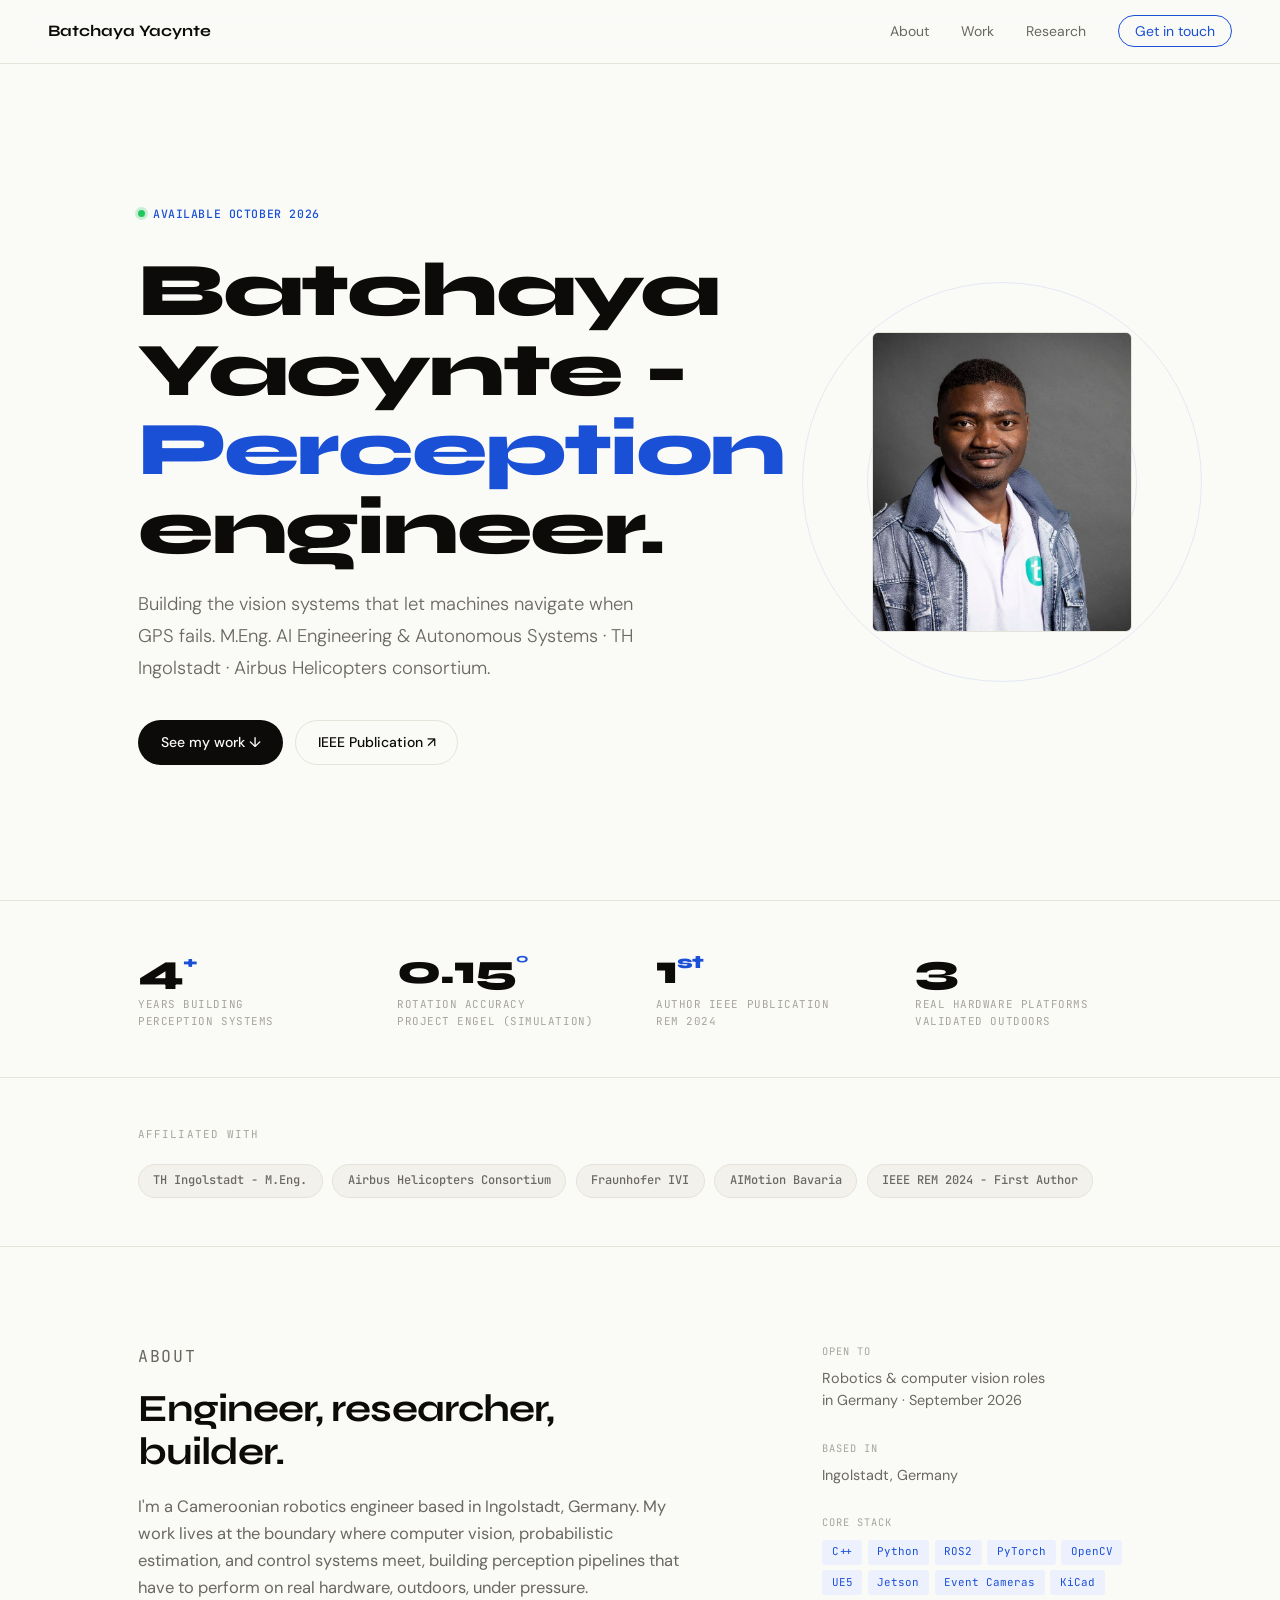
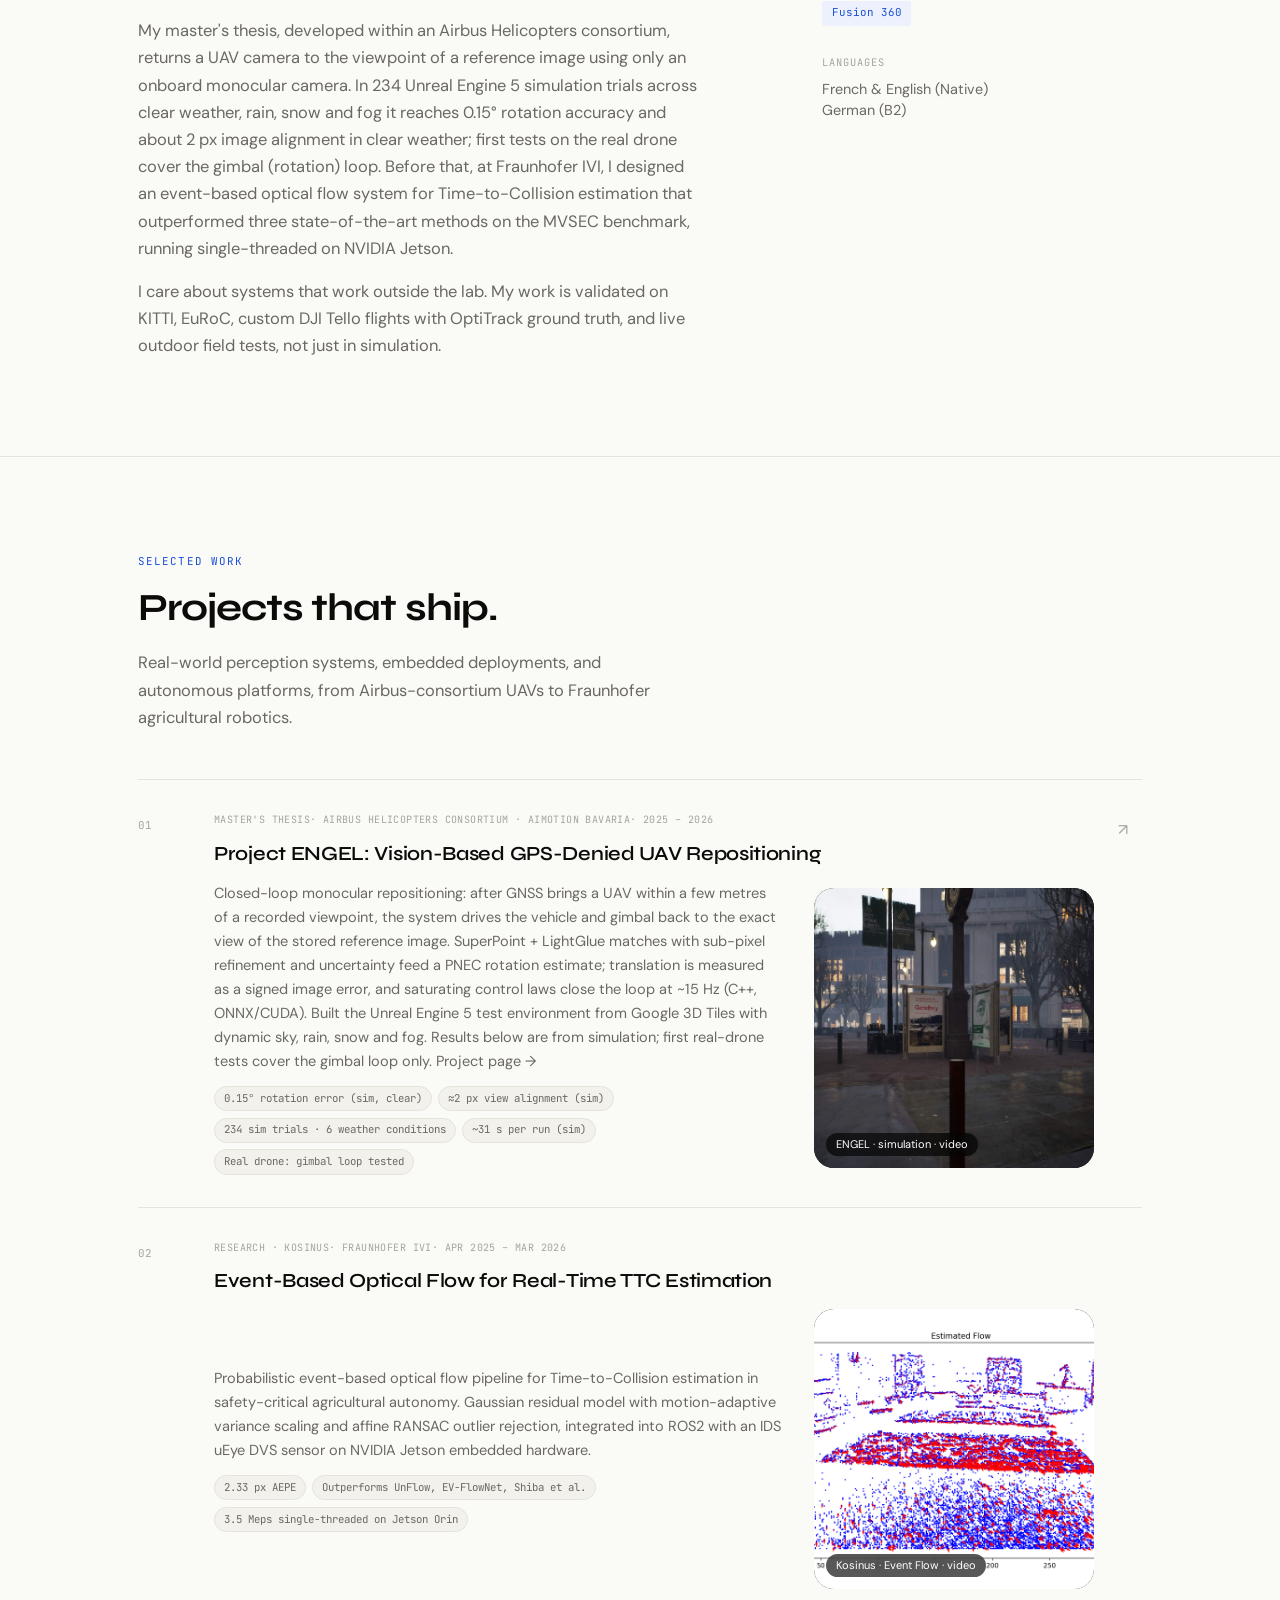
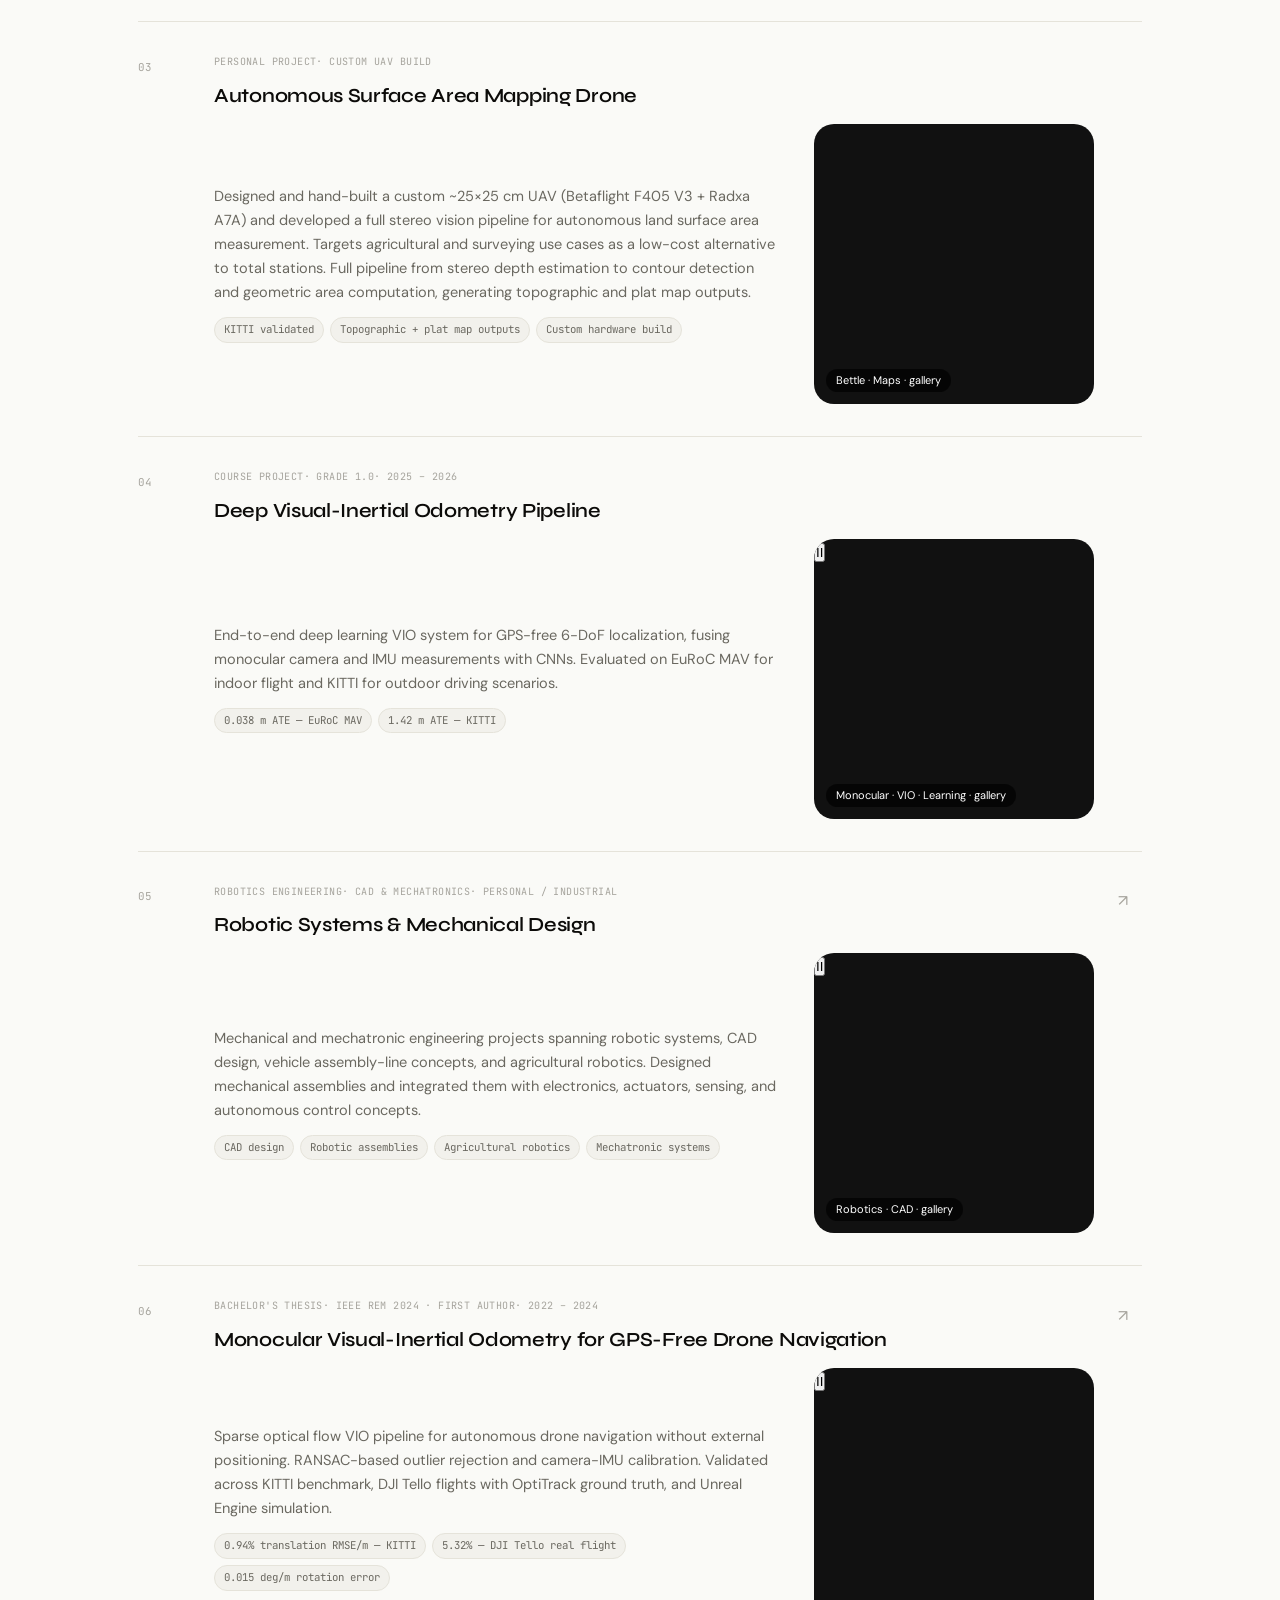
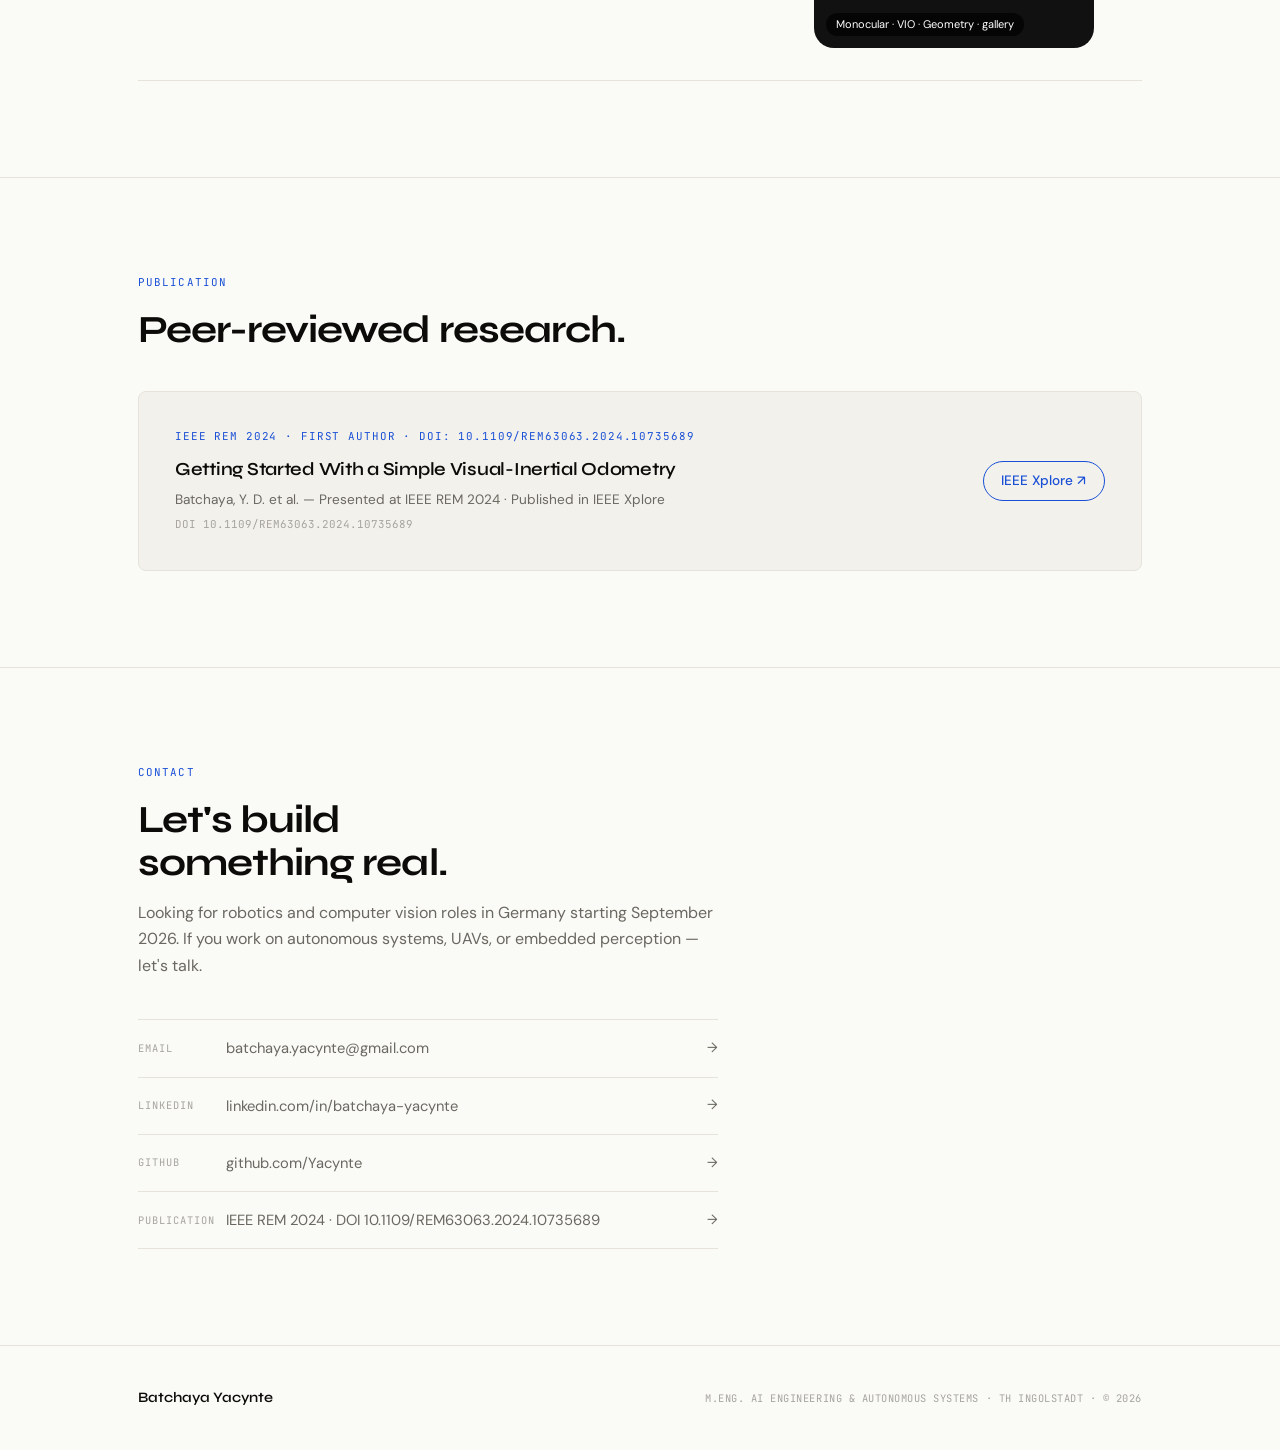
==== commit 2b2489c9: "updated repositioning results" ====
--- a/index.html
+++ b/index.html
@@ -43,7 +43,7 @@
       <li>
         <a href="#about">About</a>
       </li>
-      
+
       <li>
         <a href="#work">Work</a>
       </li>
@@ -144,12 +144,12 @@
 
         <div>
           <div class="stat-value">
-            ~10<sup>cm</sup>
+            0.15<sup>°</sup>
           </div>
 
           <div class="stat-label">
-            Lateral accuracy<br>
-            Project ENGEL
+            Rotation accuracy<br>
+            Project ENGEL (simulation)
           </div>
         </div>
 
@@ -259,10 +259,11 @@
 
           <p>
             My master's thesis, developed within an Airbus Helicopters consortium,
-            delivers closed-loop GPS-denied UAV repositioning with ~10 cm lateral
-            accuracy and ~0.1° heading precision in under 30 seconds, validated
-            in both clear and rainy simulation, using only an onboard monocular
-            camera. Before that, at Fraunhofer IVI, I designed an event-based
+            returns a UAV camera to the viewpoint of a reference image using only an
+            onboard monocular camera. In 234 Unreal Engine 5 simulation trials across
+            clear weather, rain, snow and fog it reaches 0.15° rotation accuracy and
+            about 2 px image alignment in clear weather; first tests on the real drone
+            cover the gimbal (rotation) loop. Before that, at Fraunhofer IVI, I designed an event-based
             optical flow system for Time-to-Collision estimation that outperformed
             three state-of-the-art methods on the MVSEC benchmark, running
             single-threaded on NVIDIA Jetson.
@@ -430,39 +431,40 @@
               <div class="work-text">
 
                 <div class="work-desc">
-                  Real-time monocular pipeline for autonomous helicopter landing
-                  in GPS-denied environments. Built the Unreal Engine 5 validation
-                  environment, including a continuous image stream, UDP-based UAV
-                  control, and simulated weather effects such as rain and snow for
-                  repeatable testing. SuperPoint + LightGlue feature matching feeds
-                  PNEC pose recovery; the resulting pose drives a sigmoid-mapped
-                  velocity controller in a closed loop. Developed ONNX-exportable
-                  SuperPoint and LightGlue inference pipelines for deployment across
-                  different devices. Validated in UE5 simulation under clear and
-                  adverse-weather scenarios; outdoor flight validation ongoing.
+                  Closed-loop monocular repositioning: after GNSS brings a UAV within
+                  a few metres of a recorded viewpoint, the system drives the vehicle
+                  and gimbal back to the exact view of the stored reference image.
+                  SuperPoint + LightGlue matches with sub-pixel refinement and
+                  uncertainty feed a PNEC rotation estimate; translation is measured
+                  as a signed image error, and saturating control laws close the loop
+                  at ~15 Hz (C++, ONNX/CUDA). Built the Unreal Engine 5 test environment
+                  from Google 3D Tiles with dynamic sky, rain, snow and fog.
+                  Results below are from simulation; first real-drone tests cover the
+                  gimbal loop only.
+                  <a href="engel.html" class="work-title-link">Project page →</a>
                 </div>
 
 
                 <div class="work-metrics">
 
                   <span class="metric">
-                    ~10 cm lateral accuracy
+                    0.15° rotation error (sim, clear)
                   </span>
 
                   <span class="metric">
-                    ~0.1° heading accuracy
+                    ≈2 px view alignment (sim)
                   </span>
 
                   <span class="metric">
-                    Converges in &lt;30 s
+                    234 sim trials · 6 weather conditions
                   </span>
 
                   <span class="metric">
-                    &gt;98% image similarity
+                    ~31 s per run (sim)
                   </span>
 
                   <span class="metric">
-                    Clear + rainy sky validated
+                    Real drone: gimbal loop tested
                   </span>
 
                 </div>
@@ -511,13 +513,13 @@
 
                 <img
                   class="project-media"
-                  src="assets/comparison_plot_rototionLog_2_001.png"
+                  src="assets/comparison_plot_rototionLog_1_002.png"
                   alt="Project ENGEL simulation"
                 >
 
                 <img
                   class="project-media"
-                  src="assets/comparison_plot_transotionLog_1_002.png"
+                  src="assets/comparison_plot_transotionLog_2_001.png"
                   alt="Project ENGEL validation environment"
                 >
 
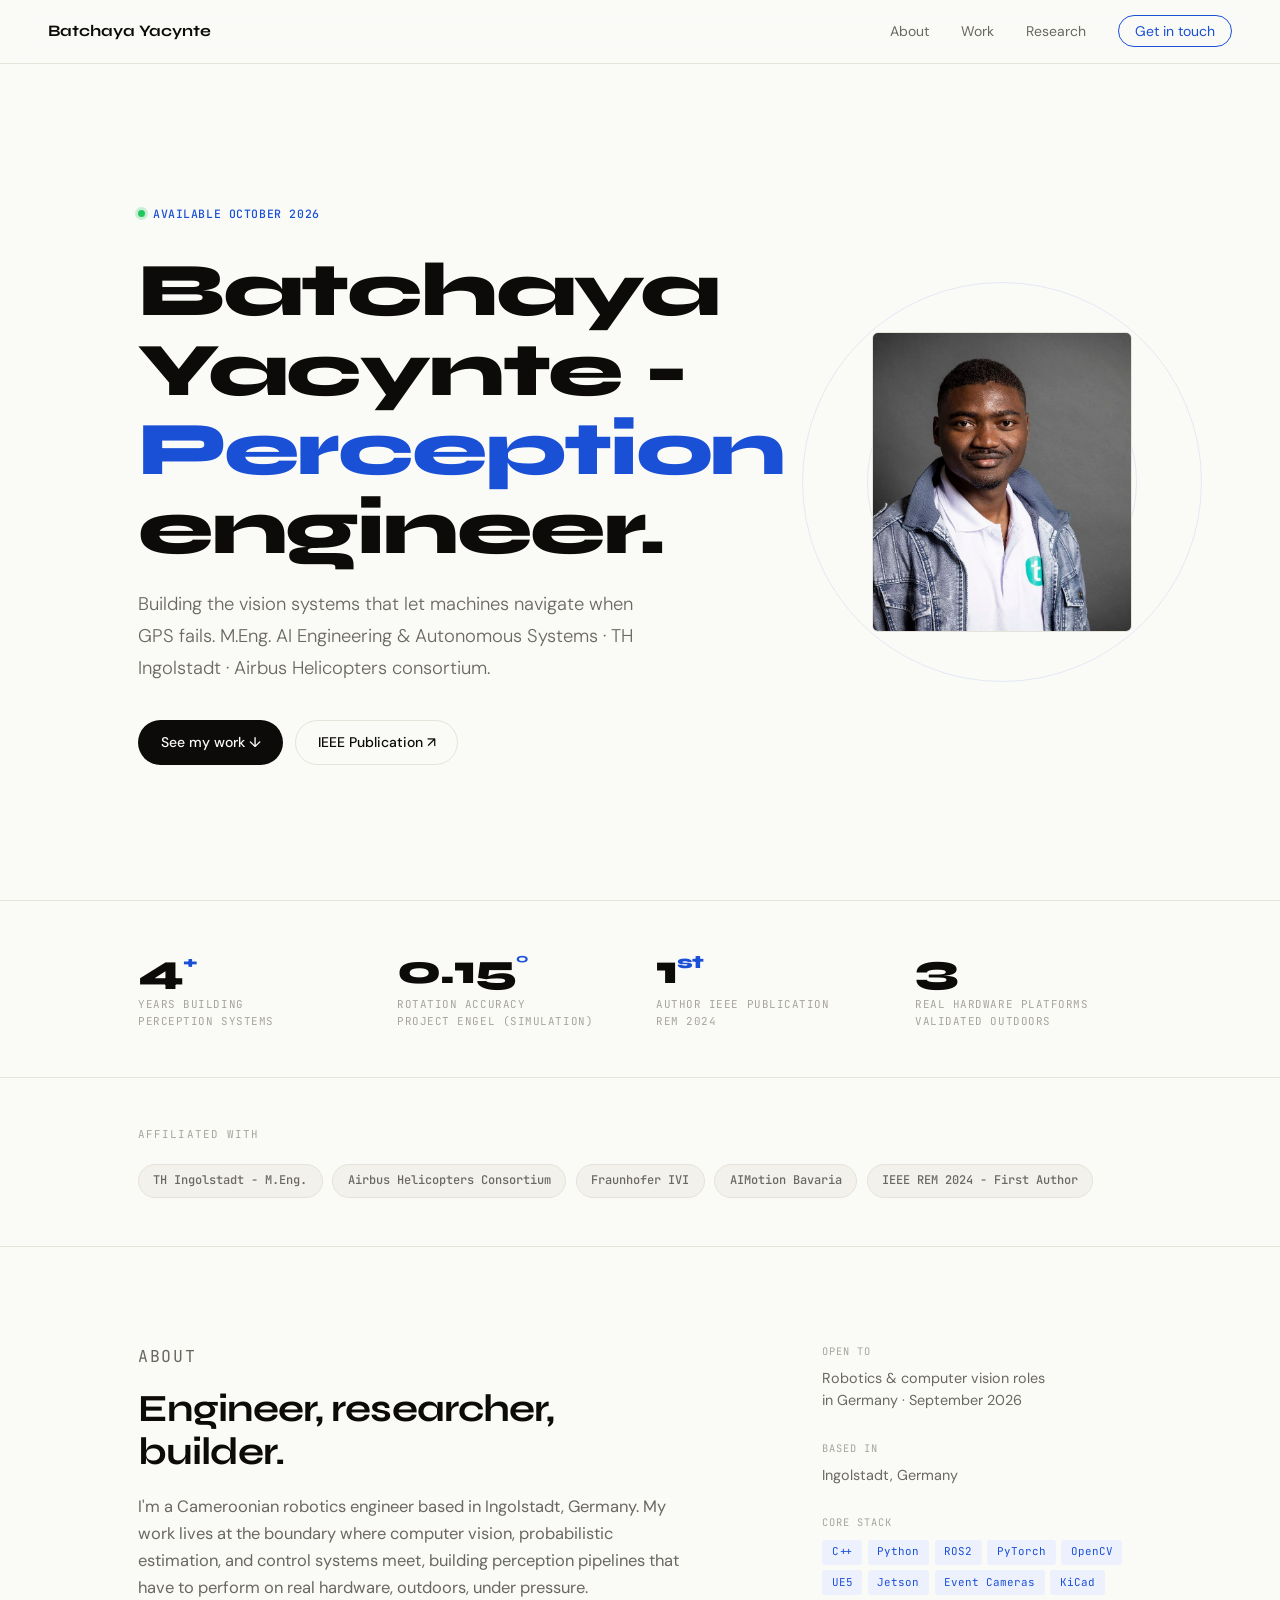
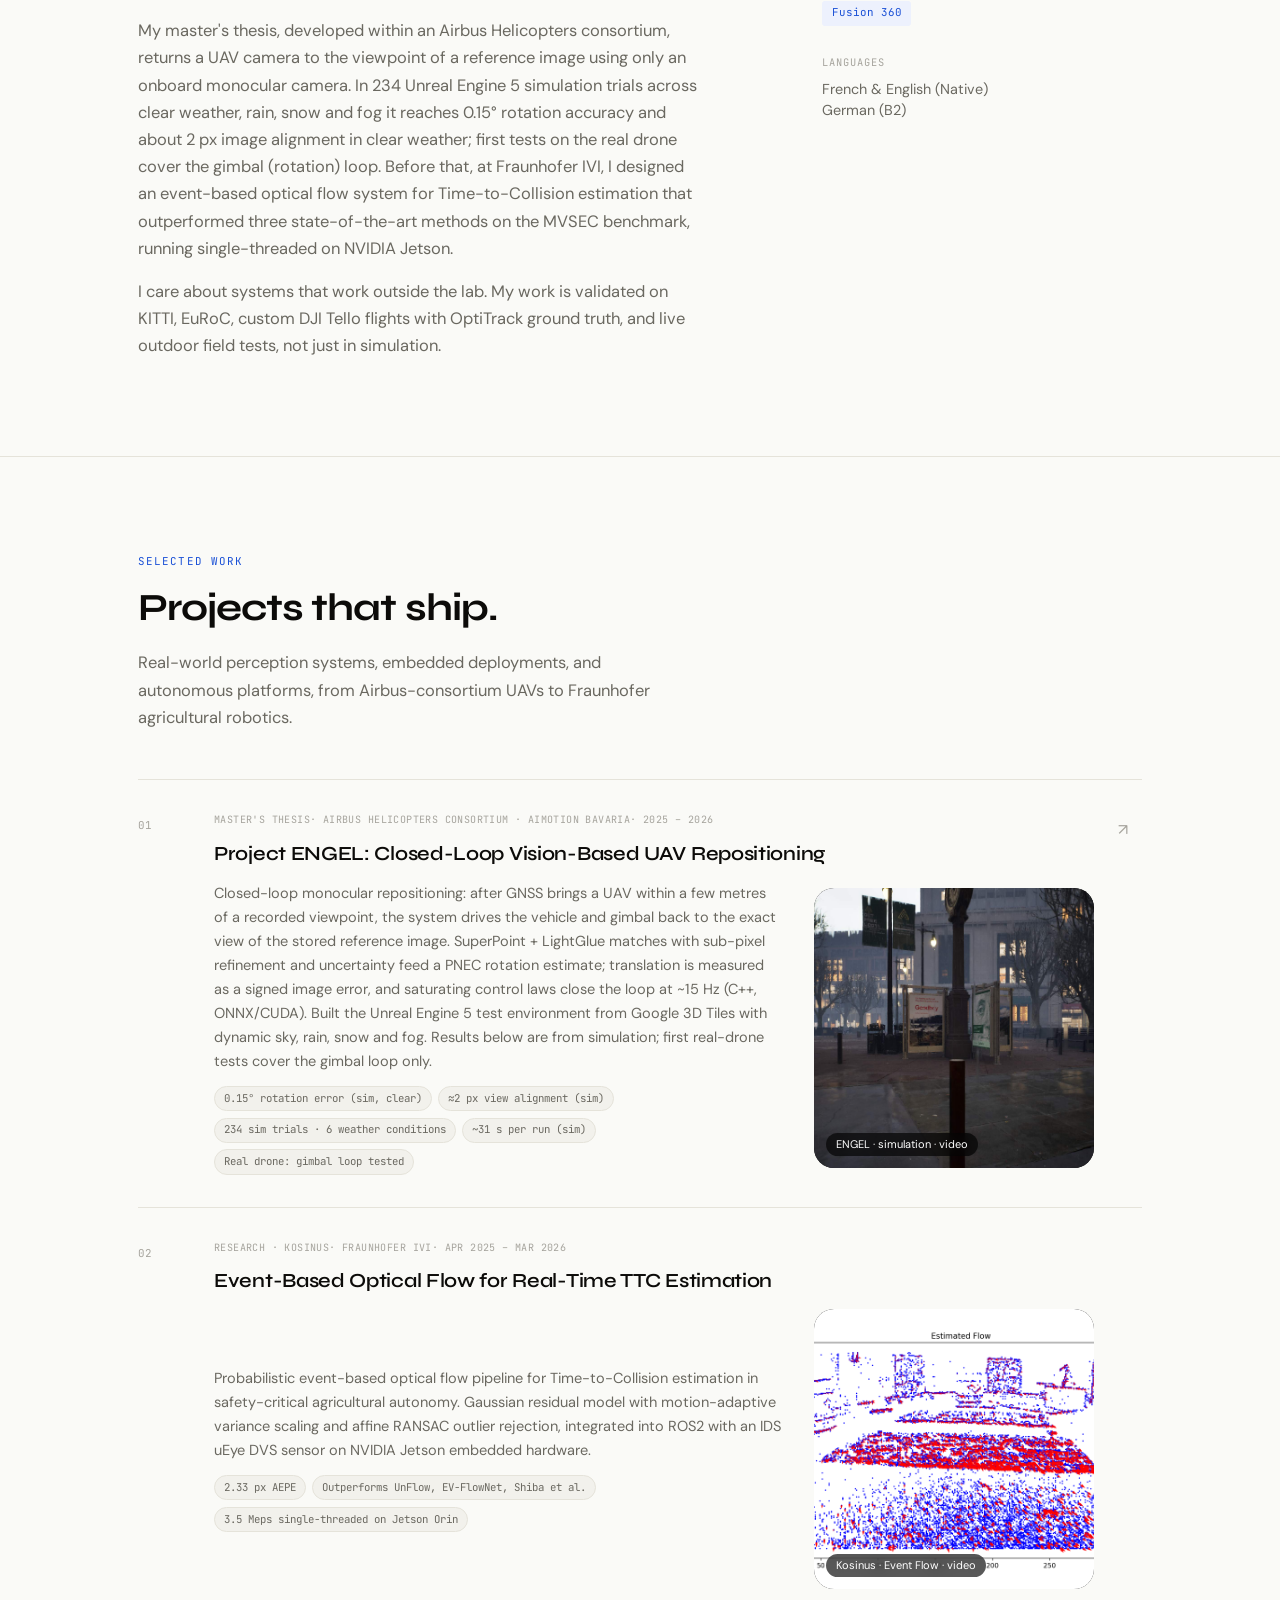
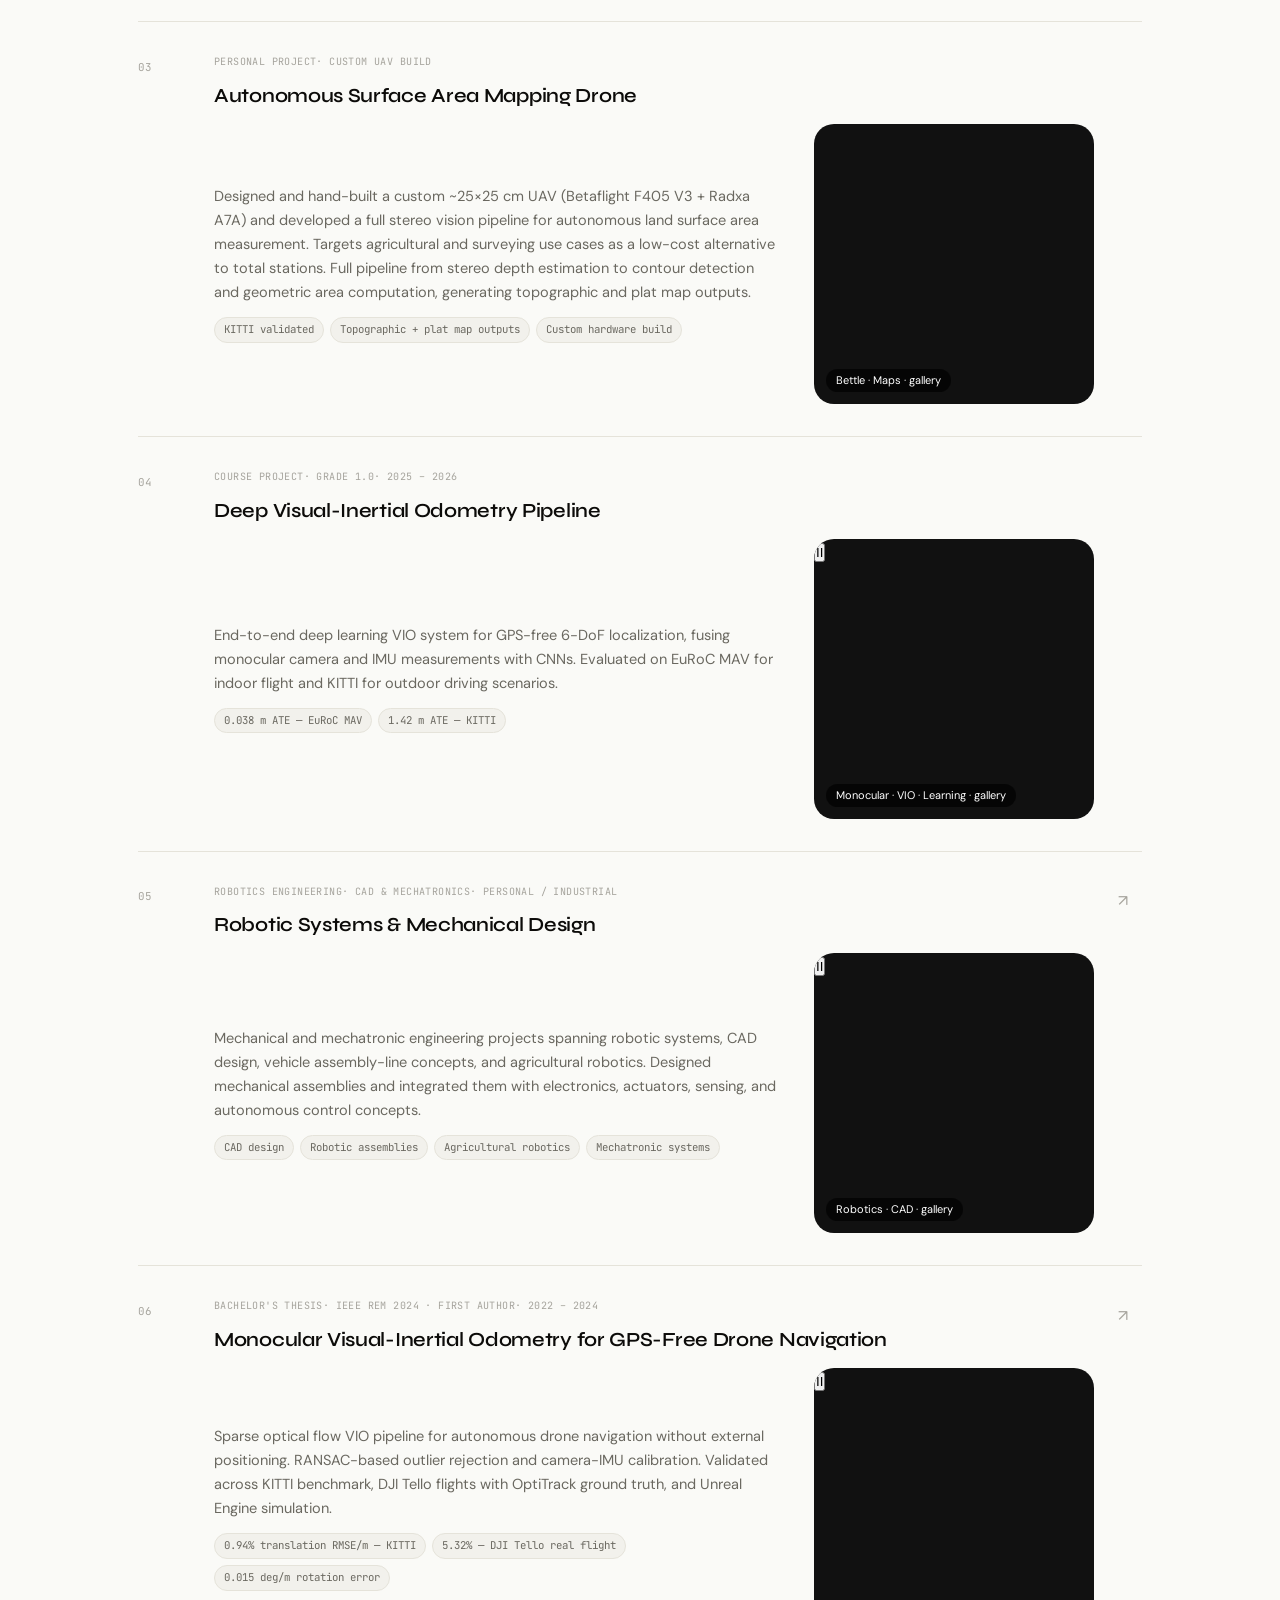
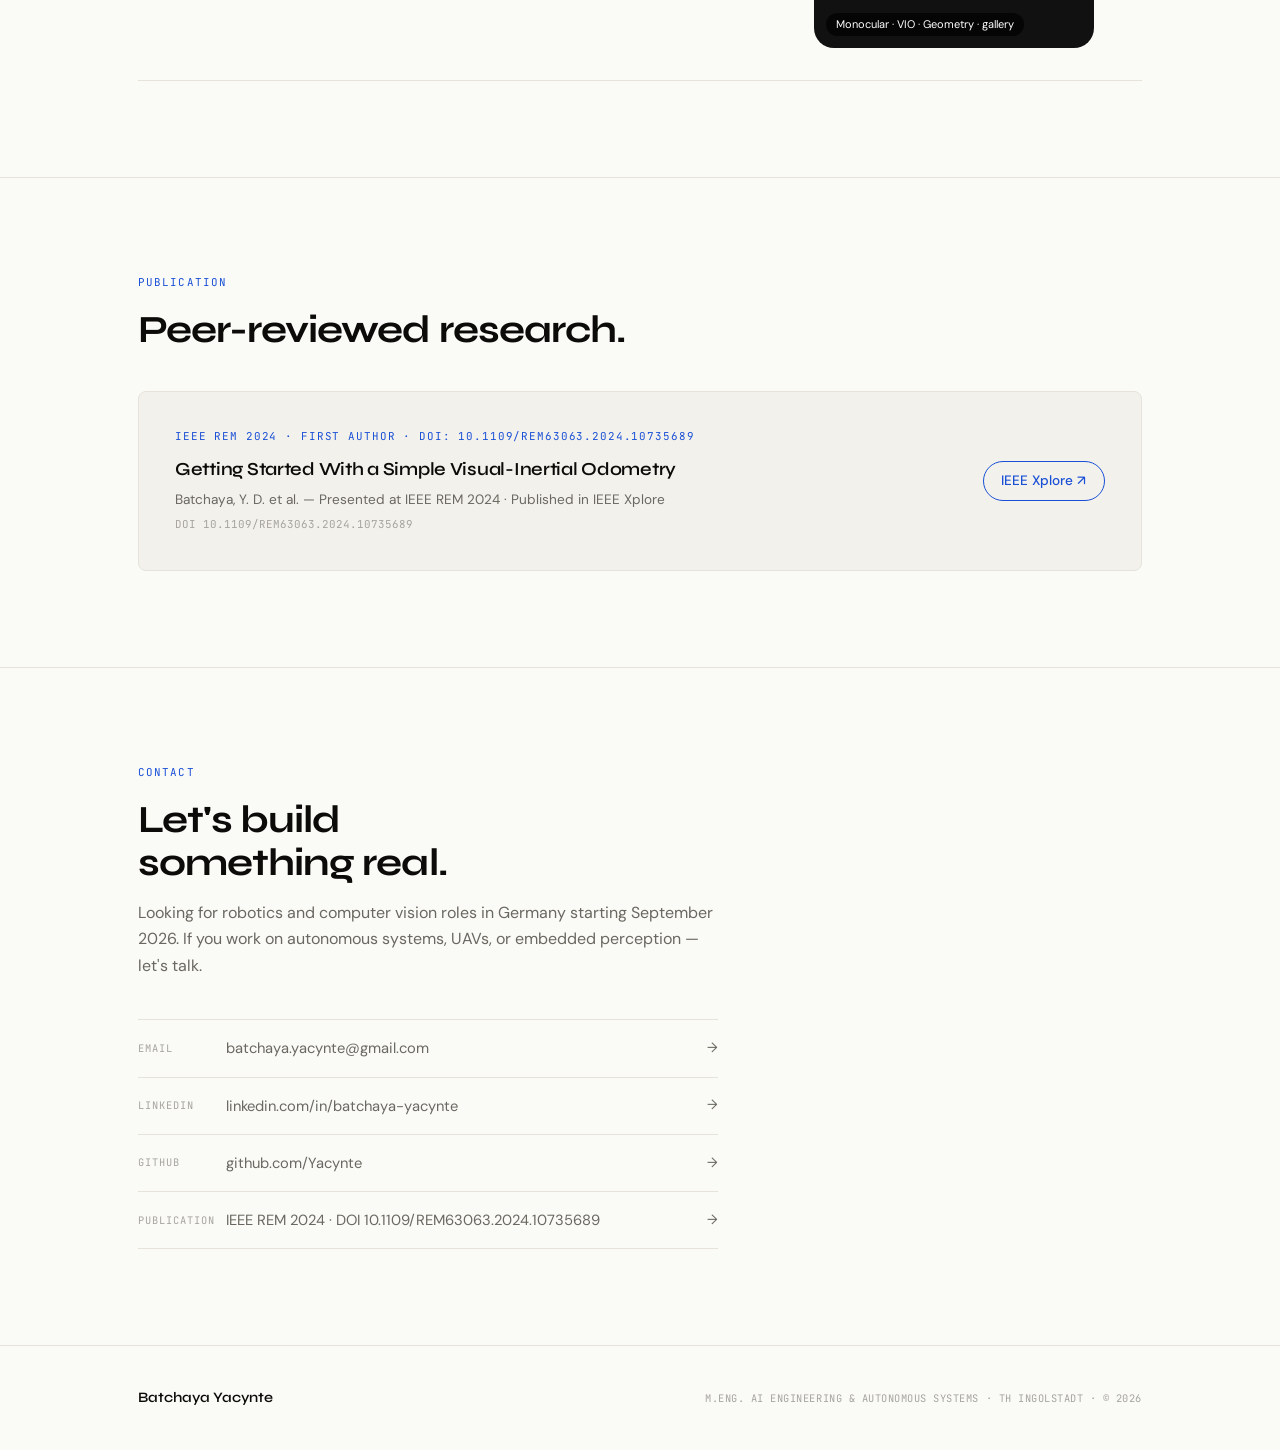
==== commit 4f48ba8b: "updated repositioning page" ====
--- a/index.html
+++ b/index.html
@@ -413,14 +413,12 @@
             </div>
 
 
-            <!-- Only the title links to Google Drive -->
+            <!-- The title links to the project page -->
             <a
               class="work-title"
-              href="https://drive.google.com/file/d/1XDKxEPV-a2gEcKce-REYQuj8g54tIHwB/view?usp=sharing"
-              target="_blank"
-              rel="noopener"
+              href="engel.html"
             >
-              Project ENGEL: Vision-Based GPS-Denied UAV Repositioning
+              Project ENGEL: Closed-Loop Vision-Based UAV Repositioning
             </a>
 
 
@@ -441,7 +439,6 @@
                   from Google 3D Tiles with dynamic sky, rain, snow and fog.
                   Results below are from simulation; first real-drone tests cover the
                   gimbal loop only.
-                  <a href="engel.html" class="work-title-link">Project page →</a>
                 </div>
 
 
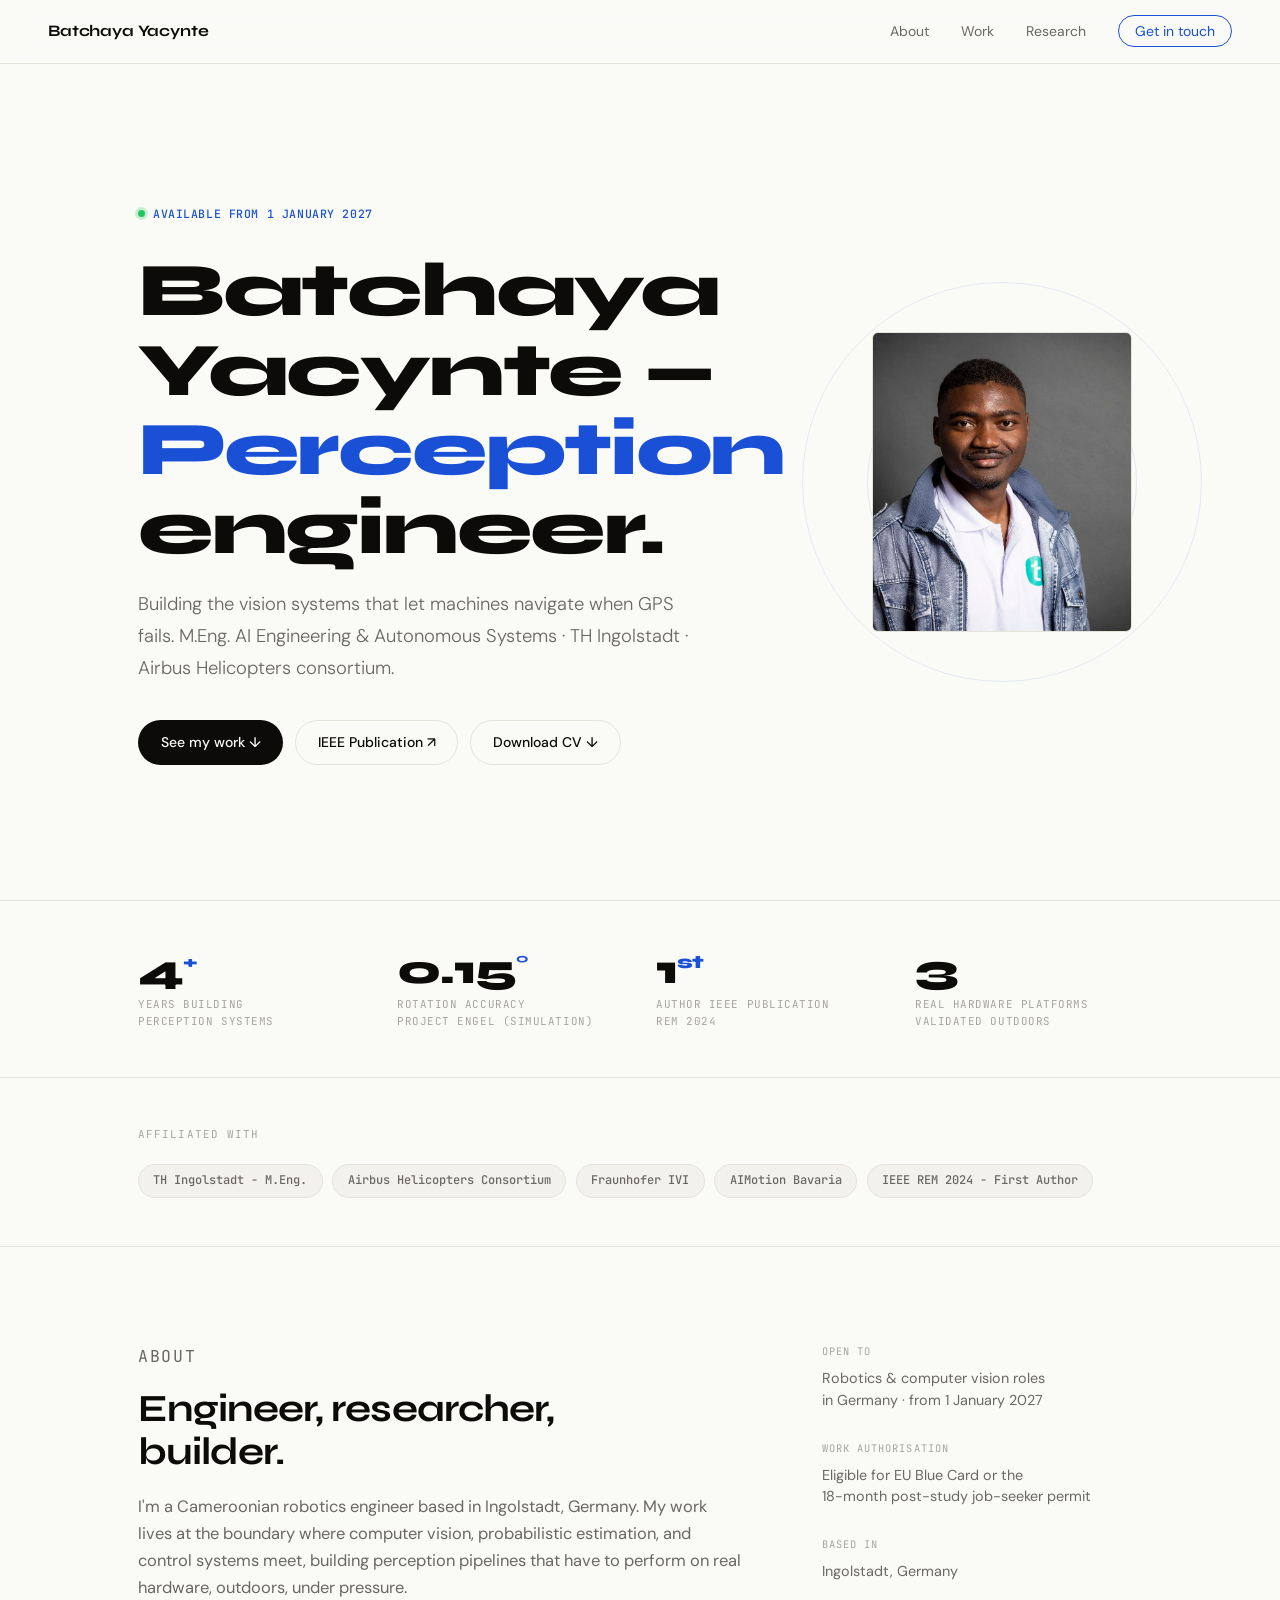
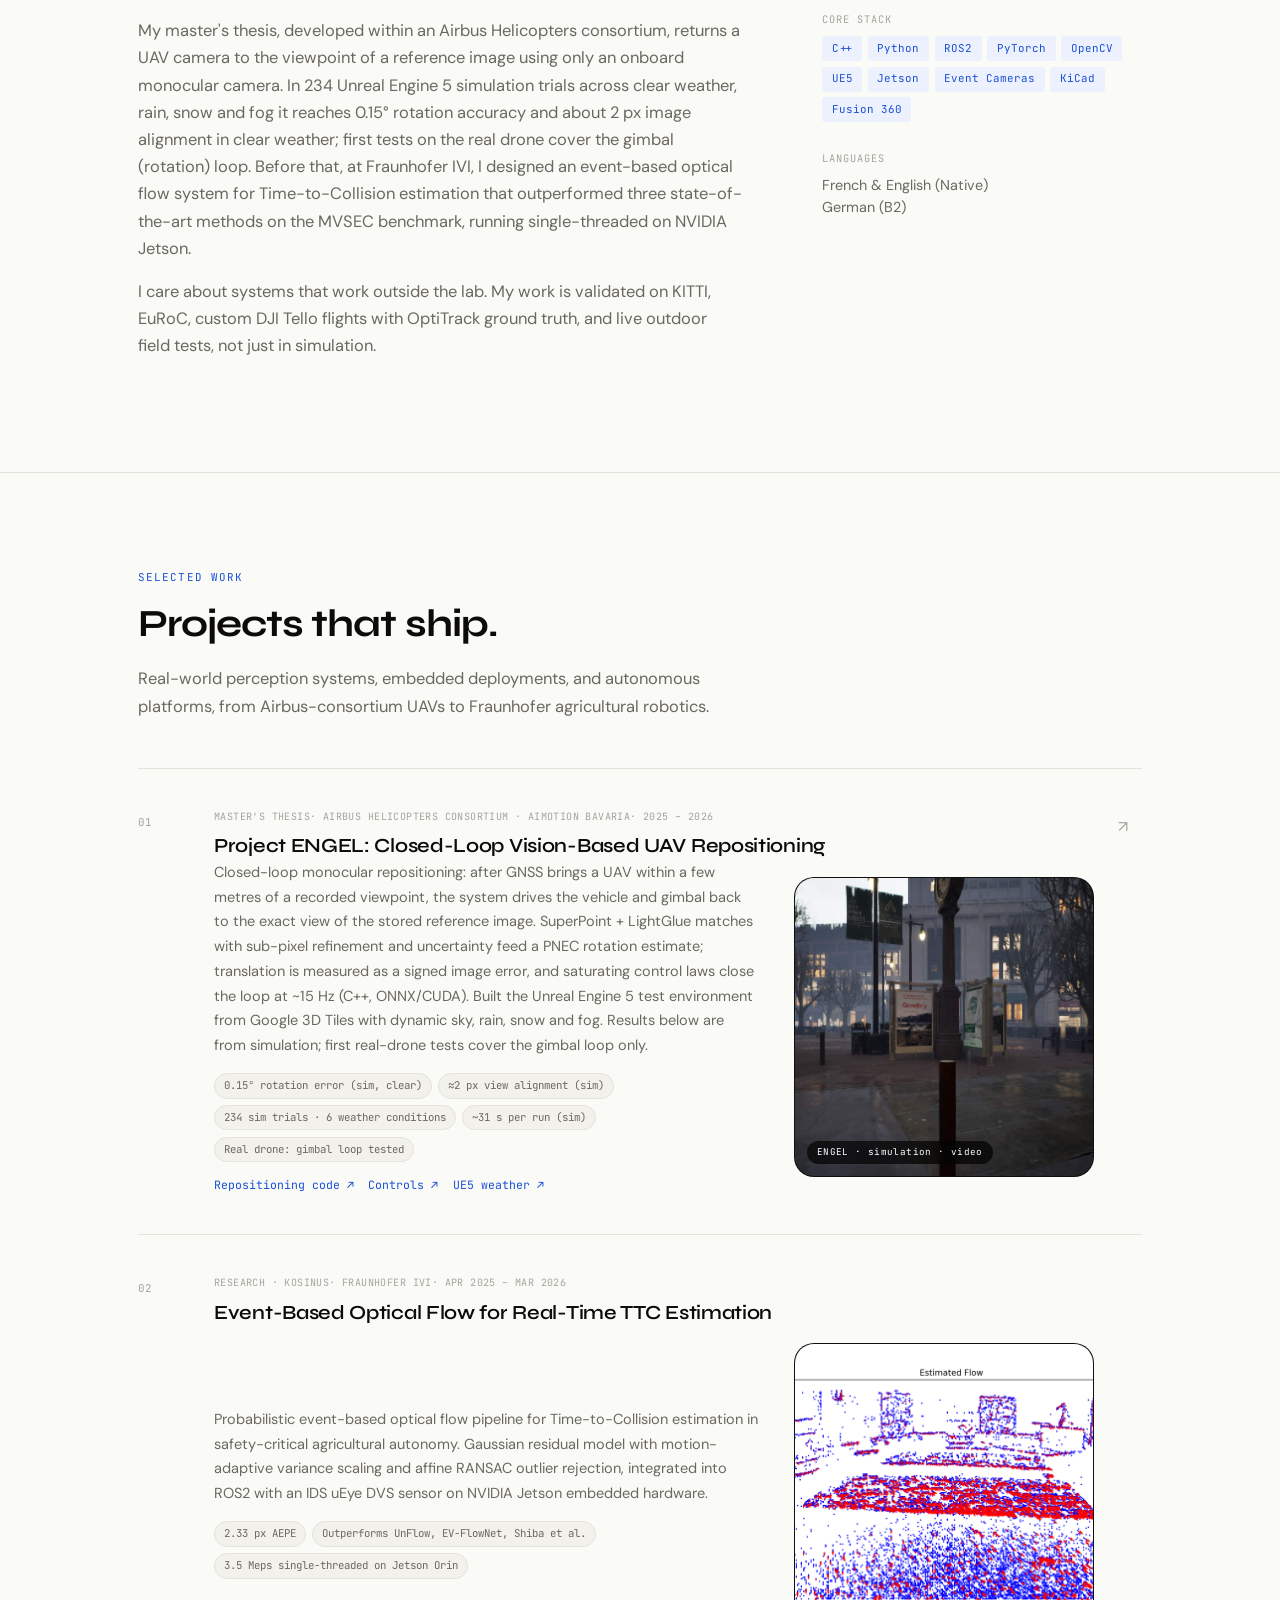
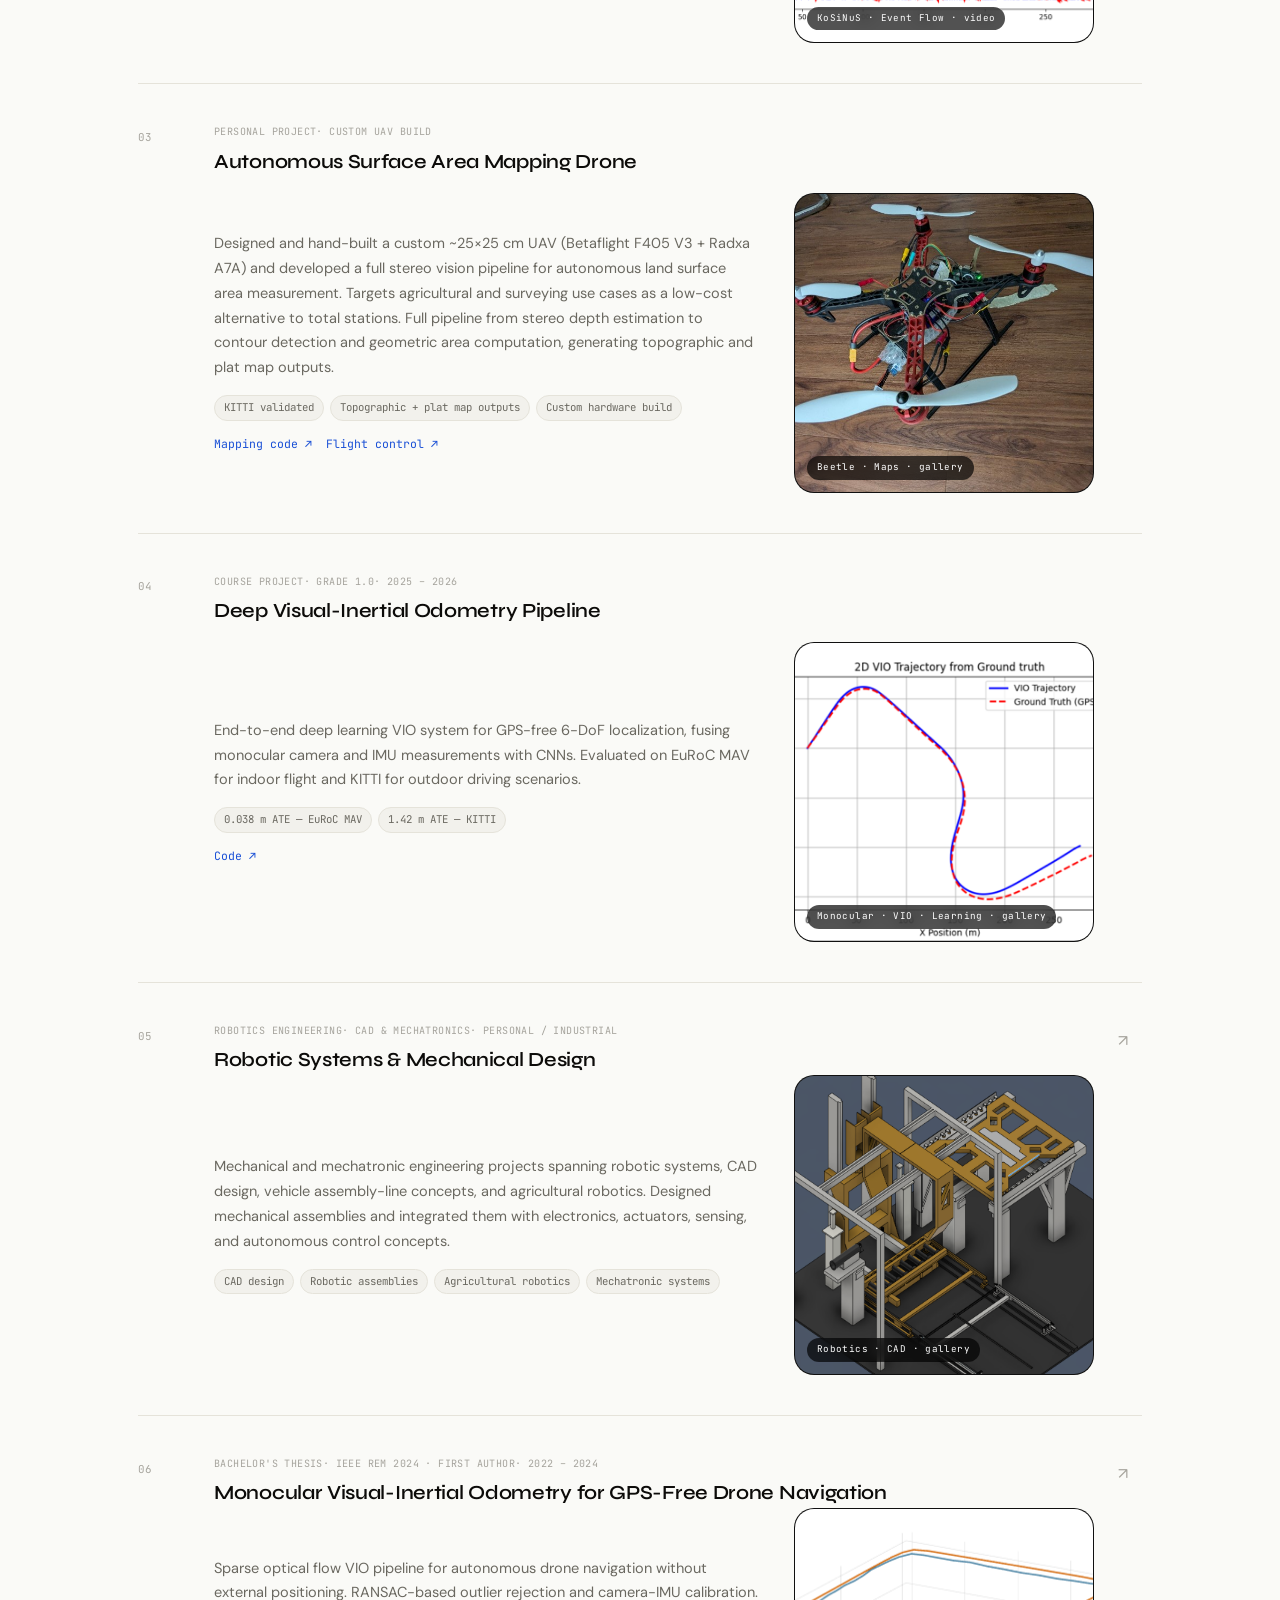
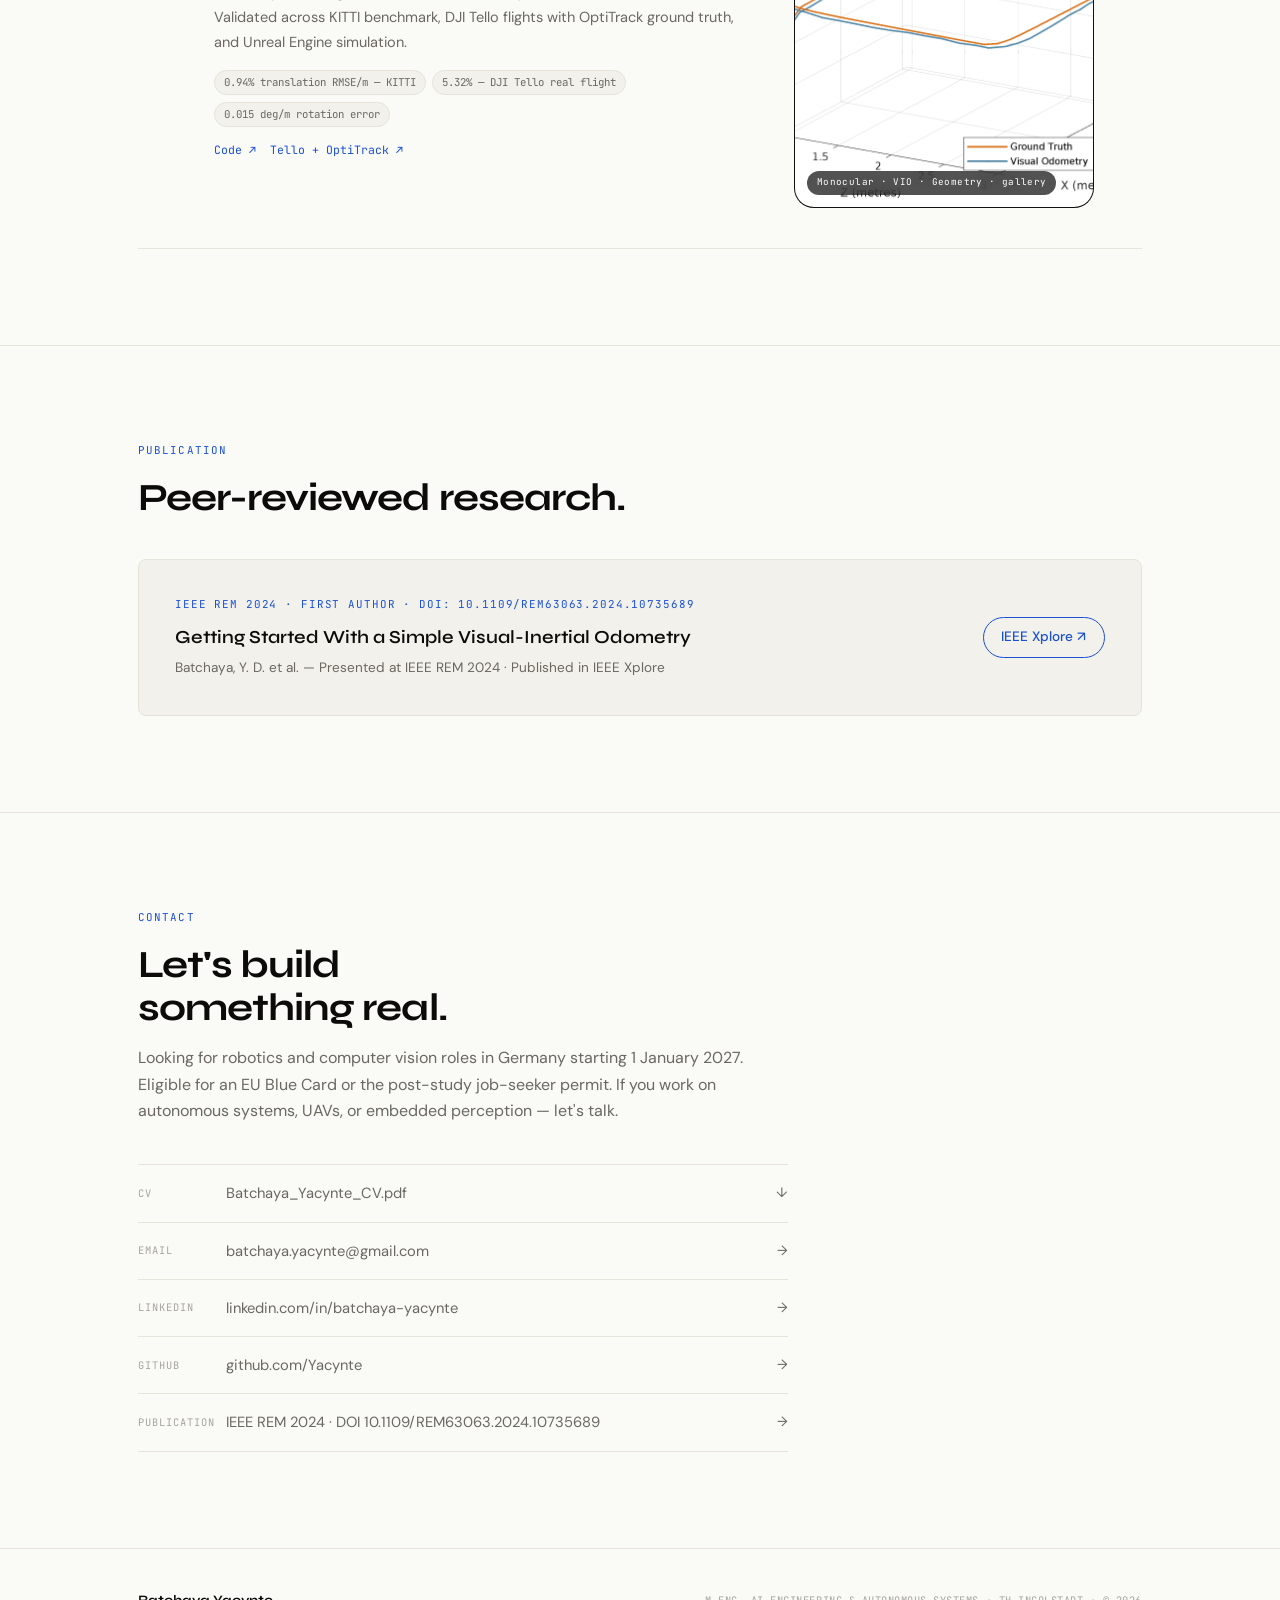
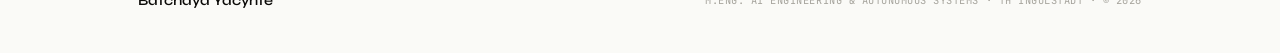
==== commit a70ed9b7: "website updated" ====
--- a/index.html
+++ b/index.html
@@ -1,6 +1,14 @@
 <!DOCTYPE html>
 <html lang="en">
 <head>
+  <!-- Google tag (gtag.js) -->
+  <script async src="https://www.googletagmanager.com/gtag/js?id=G-9RZNF76GX9"></script>
+  <script>
+    window.dataLayer = window.dataLayer || [];
+    function gtag(){dataLayer.push(arguments);}
+    gtag('js', new Date());
+    gtag('config', 'G-9RZNF76GX9');
+  </script>
   <meta charset="UTF-8">
 
   <meta name="viewport" content="width=device-width, initial-scale=1.0">
@@ -20,6 +28,14 @@
     href="https://fonts.googleapis.com/css2?family=Syne:wght@400;600;700;800&family=DM+Sans:ital,opsz,wght@0,9..40,300;0,9..40,400;0,9..40,500;1,9..40,500&family=JetBrains+Mono:wght@400;500&display=swap"
     rel="stylesheet"
   >
+
+  <!-- Link previews (LinkedIn, email, messengers) -->
+  <meta property="og:type" content="website">
+  <meta property="og:url" content="https://yacynte.github.io/">
+  <meta property="og:title" content="Batchaya Yacynte — Perception &amp; Autonomy Engineer">
+  <meta property="og:description" content="Real-time vision systems for GPS-denied UAV navigation. M.Eng. AI Engineering &amp; Autonomous Systems, TH Ingolstadt. Available from 1 January 2027.">
+  <meta property="og:image" content="https://yacynte.github.io/Batchaya_LinkedIn_Cover1.png">
+  <meta name="twitter:card" content="summary_large_image">
 
   <link rel="icon" type="image/x-icon" href="assets/Divan-Batchaya.ico">
 
@@ -71,11 +87,11 @@
     <div class="hero-left">
 
       <div class="hero-available">
-        Available October 2026
+        Available from 1 January 2027
       </div>
 
       <h1 class="hero-name">
-        Batchaya Yacynte -
+        Batchaya Yacynte —
         <br>
         <em>Perception</em> engineer.
       </h1>
@@ -101,6 +117,15 @@
           IEEE Publication ↗
         </a>
 
+        <a
+          href="Batchaya_Yacynte_CV.pdf"
+          target="_blank"
+          rel="noopener"
+          class="btn btn-secondary"
+        >
+          Download CV ↓
+        </a>
+
       </div>
 
     </div>
@@ -109,7 +134,7 @@
     <div class="hero-visual">
 
       <img
-        src="https://yacynte.github.io/Divan-Batchaya.jpg"
+        src="Divan-Batchaya.jpg"
         alt="Batchaya Yacynte"
         class="hero-photo"
         loading="eager"
@@ -289,7 +314,22 @@
             <div class="sidebar-val">
               Robotics &amp; computer vision roles
               <br>
-              in Germany · September 2026
+              in Germany · from 1 January 2027
+            </div>
+
+          </div>
+
+
+          <div class="sidebar-block">
+
+            <div class="sidebar-key">
+              Work authorisation
+            </div>
+
+            <div class="sidebar-val">
+              Eligible for EU Blue Card or the
+              <br>
+              18-month post-study job-seeker permit
             </div>
 
           </div>
@@ -466,6 +506,18 @@
 
                 </div>
 
+                <div class="work-links">
+                  <a class="work-link" href="https://github.com/Yacynte/drone_repositioning" target="_blank" rel="noopener">
+                    Repositioning code ↗
+                  </a>
+                  <a class="work-link" href="https://github.com/Yacynte/repositioning_controls" target="_blank" rel="noopener">
+                    Controls ↗
+                  </a>
+                  <a class="work-link" href="https://github.com/Yacynte/Engel_unrealWeather" target="_blank" rel="noopener">
+                    UE5 weather ↗
+                  </a>
+                </div>
+
               </div>
 
 
@@ -486,7 +538,7 @@
                   autoplay
                   muted
                   playsinline
-                  preload="auto"
+                  preload="metadata"
                   poster="assets/engel-01.png"
                 >
 
@@ -505,19 +557,19 @@
                 <img
                   class="project-media"
                   src="assets/Results_Capture_003.png"
-                  alt="Project ENGEL UAV repositioning"
+                  alt="Project ENGEL repositioning result in simulation"
                 >
 
                 <img
                   class="project-media"
                   src="assets/comparison_plot_rototionLog_1_002.png"
-                  alt="Project ENGEL simulation"
+                  alt="Rotation error over time during repositioning"
                 >
 
                 <img
                   class="project-media"
                   src="assets/comparison_plot_transotionLog_2_001.png"
-                  alt="Project ENGEL validation environment"
+                  alt="Translation error over time during repositioning"
                 >
 
                </div>
@@ -614,7 +666,7 @@
                 <div
                     class="work-media"
                     data-media
-                    aria-label="Project KOSINUS media"
+                    aria-label="Project KoSiNuS media"
                 >
 
                     <!-- VIDEO -->
@@ -624,7 +676,7 @@
                     autoplay
                     muted
                     playsinline
-                    preload="auto"
+                    preload="metadata"
                     poster="assets/flow_with_gt_time.png"
                     >
 
@@ -643,13 +695,13 @@
                     <img
                     class="project-media"
                     src="assets/flow_with_gt_time.png"
-                    alt="optical Flow estimation"
+                    alt="Event-based optical flow compared with ground truth"
                     >
                   </div>
                     <!-- Status label -->
 
                     <span class="media-status">
-                        Kosinus · Event Flow
+                        KoSiNuS · Event Flow
                     </span>
 
                 </div>
@@ -726,6 +778,15 @@
 
                     </div>
 
+                <div class="work-links">
+                  <a class="work-link" href="https://github.com/Yacynte/topography" target="_blank" rel="noopener">
+                    Mapping code ↗
+                  </a>
+                  <a class="work-link" href="https://github.com/Yacynte/beetle_flight_control" target="_blank" rel="noopener">
+                    Flight control ↗
+                  </a>
+                </div>
+
                 </div>
 
                 <!-- =================================================
@@ -735,7 +796,7 @@
                 <div
                     class="work-media"
                     data-media
-                    aria-label="Project Beetle media"
+                    aria-label="Beetle mapping drone media"
                 >
 
                     <!-- VIDEO -->
@@ -746,31 +807,31 @@
                     <img
                         class="project-media"
                         src="assets/drone_agrobot.jpg"
-                        alt="Bettle dron"
+                        alt="Beetle, the custom-built mapping drone"
                     >
 
                     <img
                         class="project-media"
                         src="assets/drone_agrobot-02.jpg"
-                        alt="Project ENGEL UAV repositioning"
+                        alt="Beetle drone hardware close-up"
                     >
 
                     <img
                         class="project-media"
                         src="assets/bettle_result.png"
-                        alt="Project ENGEL simulation"
+                        alt="Topographic map produced by the stereo pipeline"
                     >
 
                     <img
                         class="project-media"
                         src="assets/bettle_result-02.png"
-                        alt="Project ENGEL validation environment"
+                        alt="Plat map with computed surface area"
                     >
                   </div>
                     <!-- Status label -->
 
                     <span class="media-status">
-                        Bettle · Maps
+                        Beetle · Maps
                     </span>
 
                 </div>
@@ -849,6 +910,12 @@
                     1.42 m ATE — KITTI
                   </span>
 
+                </div>
+
+                <div class="work-links">
+                  <a class="work-link" href="https://github.com/Yacynte/ML_VIO_THI" target="_blank" rel="noopener">
+                    Code ↗
+                  </a>
                 </div>
 
               </div>
@@ -865,25 +932,25 @@
                   <img
                     class="project-media"
                     src="assets/kitti_result_learning.png"
-                    alt="Deep visual inertial odometry result"
+                    alt="Deep VIO estimated trajectory on KITTI"
                   >
 
                   <img
                     class="project-media"
                     src="assets/kitti_result_learning-02.png"
-                    alt="VIO trajectory"
+                    alt="Deep VIO trajectory compared with ground truth"
                   >
 
                   <img
                     class="project-media"
                     src="assets/kitti_result_learning-03.png"
-                    alt="Deep visual inertial odometry result"
+                    alt="Deep VIO estimated trajectory on KITTI"
                   >
 
                   <img
                     class="project-media"
                     src="assets/kitti_result_learning-04.png"
-                    alt="VIO trajectory"
+                    alt="Deep VIO trajectory compared with ground truth"
                   >
 
                 </div>
@@ -1008,25 +1075,25 @@
                   <img
                     class="project-media"
                     src="assets/vehicle_line.png"
-                    alt="Robotic CAD design"
+                    alt="Vehicle assembly-line concept CAD"
                   >
 
                   <img
                     class="project-media"
                     src="assets/wheel.png"
-                    alt="Mechanical assembly CAD"
+                    alt="Wheel assembly CAD model"
                   >
 
                   <img
                     class="project-media"
                     src="assets/gearbox.png"
-                    alt="Agricultural robot"
+                    alt="Gearbox CAD model"
                   >
 
                   <img
                     class="project-media"
                     src="assets/seeding_prototype.png"
-                    alt="Agricultural robot"
+                    alt="Agricultural seeding robot prototype"
                   >
 
                 </div>
@@ -1139,6 +1206,15 @@
 
                 </div>
 
+                <div class="work-links">
+                  <a class="work-link" href="https://github.com/Yacynte/Monocular-Visual-Odometry" target="_blank" rel="noopener">
+                    Code ↗
+                  </a>
+                  <a class="work-link" href="https://github.com/Yacynte/ros-optitrack" target="_blank" rel="noopener">
+                    Tello + OptiTrack ↗
+                  </a>
+                </div>
+
               </div>
 
               <!-- =================================================
@@ -1148,7 +1224,7 @@
               <div
                   class="work-media"
                   data-media
-                  aria-label="monocular vio"
+                  aria-label="Monocular VIO media"
                 >
 
                   <div class="media-track">
@@ -1247,10 +1323,6 @@
           <div class="pub-authors">
             Batchaya, Y. D. et al. — Presented at IEEE REM 2024 ·
             Published in IEEE Xplore
-          </div>
-
-          <div class="pub-doi">
-            DOI 10.1109/REM63063.2024.10735689
           </div>
 
         </div>
@@ -1297,12 +1369,35 @@
 
         <p class="contact-intro">
           Looking for robotics and computer vision roles in Germany starting
-          September 2026. If you work on autonomous systems, UAVs, or embedded
+          1 January 2027. Eligible for an EU Blue Card or the post-study
+          job-seeker permit. If you work on autonomous systems, UAVs, or embedded
           perception — let's talk.
         </p>
 
 
         <div class="contact-links">
+
+          <a
+            class="contact-row"
+            href="Batchaya_Yacynte_CV.pdf"
+            target="_blank"
+            rel="noopener"
+          >
+
+            <span class="contact-key">
+              CV
+            </span>
+
+            <span class="contact-val">
+              Batchaya_Yacynte_CV.pdf
+            </span>
+
+            <span class="contact-arrow">
+              ↓
+            </span>
+
+          </a>
+
 
           <a
             class="contact-row"
--- a/style.css
+++ b/style.css
@@ -1,6 +1,6 @@
-/* ============================================================
+/* =========================================================
    RESET
-============================================================ */
+========================================================= */
 
 *,
 *::before,
@@ -33,32 +33,44 @@
   text-decoration: none;
 }
 
+button {
+  font: inherit;
+}
+
 ul {
   list-style: none;
 }
 
 
-/* ============================================================
-   DESIGN TOKENS
-============================================================ */
+
+/* =========================================================
+   VARIABLES
+========================================================= */
 
 :root {
 
   --bg: #FAFAF7;
+
   --surface: #F2F1EC;
+
   --border: #E5E3DA;
 
   --text-1: #0C0B09;
+
   --text-2: #6A6860;
+
   --text-3: #A6A49D;
 
   --accent: #1A50D6;
+
   --accent-soft: #EDF1FD;
 
   --nav-h: 64px;
 
   --font-d: 'Syne', sans-serif;
+
   --font-b: 'DM Sans', sans-serif;
+
   --font-m: 'JetBrains Mono', monospace;
 
   --max-w: 1100px;
@@ -67,9 +79,10 @@
 }
 
 
-/* ============================================================
-   GLOBAL
-============================================================ */
+
+/* =========================================================
+   GENERAL
+========================================================= */
 
 .container {
   max-width: var(--max-w);
@@ -78,17 +91,20 @@
 }
 
 .divider {
-  border: none;
+  border: 0;
   border-top: 1px solid var(--border);
 }
 
 
-/* ============================================================
+
+/* =========================================================
    NAV
-============================================================ */
+========================================================= */
 
 .nav {
+
   position: fixed;
+
   top: 0;
   left: 0;
   right: 0;
@@ -107,24 +123,35 @@
 
   border-bottom: 1px solid var(--border);
 
-  z-index: 100;
+  z-index: 1000;
 }
 
 .nav-logo {
+
   font-family: var(--font-d);
+
   font-weight: 700;
+
   font-size: 1rem;
+
+  letter-spacing: -0.01em;
 }
 
 .nav-links {
+
   display: flex;
+
   align-items: center;
+
   gap: 2rem;
 }
 
 .nav-links a {
+
   font-size: 0.875rem;
+
   color: var(--text-2);
+
   transition: color 0.18s;
 }
 
@@ -133,6 +160,7 @@
 }
 
 .nav-cta {
+
   color: var(--accent) !important;
 
   border: 1px solid currentColor;
@@ -143,16 +171,20 @@
 }
 
 .nav-cta:hover {
+
   background: var(--accent);
+
   color: white !important;
 }
 
 
-/* ============================================================
+
+/* =========================================================
    HERO
-============================================================ */
+========================================================= */
 
 .hero {
+
   min-height: 100vh;
 
   padding:
@@ -171,33 +203,35 @@
   gap: 3rem;
 
   align-items: center;
+}
+
+.hero-visual {
 
   position: relative;
-}
-
-.hero-visual {
-  position: relative;
 
   display: flex;
 
   justify-content: center;
+
   align-items: center;
 }
 
 .hero-visual::before,
 .hero-visual::after {
-  content: '';
+
+  content: "";
 
   position: absolute;
 
   border-radius: 50%;
 
-  border: 1px solid rgba(26, 80, 214, 0.10);
+  border: 1px solid rgba(26, 80, 214, 0.1);
 
   pointer-events: none;
 }
 
 .hero-visual::before {
+
   width: 400px;
   height: 400px;
 
@@ -208,6 +242,7 @@
 }
 
 .hero-visual::after {
+
   width: 270px;
   height: 270px;
 
@@ -218,10 +253,13 @@
 }
 
 .hero-photo {
+
   width: 260px;
+
   height: 300px;
 
   object-fit: cover;
+
   object-position: center top;
 
   border-radius: 6px;
@@ -231,18 +269,20 @@
   position: relative;
 
   z-index: 1;
-
-  filter: grayscale(8%);
 }
 
 .hero-available {
+
   display: inline-flex;
+
   align-items: center;
+
   gap: 0.5rem;
 
   font-family: var(--font-m);
 
   font-size: 0.72rem;
+
   font-weight: 500;
 
   color: var(--accent);
@@ -255,9 +295,11 @@
 }
 
 .hero-available::before {
-  content: '';
+
+  content: "";
 
   width: 7px;
+
   height: 7px;
 
   border-radius: 50%;
@@ -266,11 +308,10 @@
 
   box-shadow:
     0 0 0 3px rgba(34, 197, 94, 0.22);
-
-  flex-shrink: 0;
 }
 
 .hero-name {
+
   font-family: var(--font-d);
 
   font-size: clamp(2.6rem, 6vw, 4.75rem);
@@ -285,18 +326,21 @@
 }
 
 .hero-name em {
+
   font-style: normal;
+
   color: var(--accent);
 }
 
 .hero-tagline {
+
   font-size: clamp(1rem, 1.8vw, 1.15rem);
 
   color: var(--text-2);
 
   font-weight: 300;
 
-  max-width: 520px;
+  max-width: 560px;
 
   line-height: 1.75;
 
@@ -304,6 +348,7 @@
 }
 
 .hero-actions {
+
   display: flex;
 
   gap: 0.75rem;
@@ -312,11 +357,13 @@
 }
 
 
-/* ============================================================
+
+/* =========================================================
    BUTTONS
-============================================================ */
+========================================================= */
 
 .btn {
+
   display: inline-flex;
 
   align-items: center;
@@ -334,20 +381,24 @@
   border: 1px solid transparent;
 
   transition: all 0.18s;
-
-  cursor: pointer;
 }
 
 .btn-primary {
+
   background: var(--text-1);
+
   color: var(--bg);
 }
 
 .btn-primary:hover {
+
   background: #2a2921;
+
+  transform: translateY(-1px);
 }
 
 .btn-secondary {
+
   background: transparent;
 
   color: var(--text-1);
@@ -356,31 +407,36 @@
 }
 
 .btn-secondary:hover {
+
   border-color: var(--text-2);
 }
 
 
-/* ============================================================
+
+/* =========================================================
    STATS
-============================================================ */
+========================================================= */
 
 .stats {
+
   padding: 3rem 0;
 
   border-top: 1px solid var(--border);
+
   border-bottom: 1px solid var(--border);
 }
 
 .stats-grid {
+
   display: grid;
 
-  grid-template-columns:
-    repeat(4, 1fr);
+  grid-template-columns: repeat(4, 1fr);
 
   gap: 2rem;
 }
 
 .stat-value {
+
   font-family: var(--font-d);
 
   font-size: clamp(1.8rem, 3.5vw, 2.6rem);
@@ -395,6 +451,7 @@
 }
 
 .stat-value sup {
+
   font-size: 0.45em;
 
   color: var(--accent);
@@ -403,6 +460,7 @@
 }
 
 .stat-label {
+
   font-family: var(--font-m);
 
   font-size: 0.68rem;
@@ -417,15 +475,18 @@
 }
 
 
-/* ============================================================
+
+/* =========================================================
    CREDENTIALS
-============================================================ */
+========================================================= */
 
 .credentials {
+
   padding: 3rem 0;
 }
 
 .cred-label {
+
   font-family: var(--font-m);
 
   font-size: 0.68rem;
@@ -440,6 +501,7 @@
 }
 
 .cred-list {
+
   display: flex;
 
   flex-wrap: wrap;
@@ -448,6 +510,7 @@
 }
 
 .cred-badge {
+
   font-family: var(--font-m);
 
   font-size: 0.75rem;
@@ -466,11 +529,13 @@
 }
 
 
-/* ============================================================
+
+/* =========================================================
    SECTION HEADERS
-============================================================ */
+========================================================= */
 
 .eyebrow {
+
   font-family: var(--font-m);
 
   font-size: 0.68rem;
@@ -485,6 +550,7 @@
 }
 
 .section-title {
+
   font-family: var(--font-d);
 
   font-size: clamp(1.65rem, 3.2vw, 2.4rem);
@@ -499,15 +565,18 @@
 }
 
 
-/* ============================================================
+
+/* =========================================================
    ABOUT
-============================================================ */
+========================================================= */
 
 .about-section {
+
   padding: 6rem 0;
 }
 
 .about-grid {
+
   display: grid;
 
   grid-template-columns: 1fr 320px;
@@ -518,24 +587,23 @@
 }
 
 .about-body p {
+
   color: var(--text-2);
 
   font-size: 1.03rem;
 
   margin-bottom: 1rem;
 
-  max-width: 560px;
-}
-
-.about-body p:last-child {
-  margin-bottom: 0;
+  max-width: 620px;
 }
 
 .sidebar-block {
+
   margin-bottom: 1.75rem;
 }
 
 .sidebar-key {
+
   font-family: var(--font-m);
 
   font-size: 0.65rem;
@@ -550,6 +618,7 @@
 }
 
 .sidebar-val {
+
   font-size: 0.9rem;
 
   color: var(--text-2);
@@ -558,6 +627,7 @@
 }
 
 .chips {
+
   display: flex;
 
   flex-wrap: wrap;
@@ -568,6 +638,7 @@
 }
 
 .chip {
+
   font-family: var(--font-m);
 
   font-size: 0.68rem;
@@ -582,52 +653,69 @@
 }
 
 
-/* ============================================================
+
+/* =========================================================
    WORK
-============================================================ */
+========================================================= */
 
 .work-section {
+
   padding: 6rem 0;
 }
 
 .work-intro {
+
   color: var(--text-2);
 
-  max-width: 520px;
+  max-width: 620px;
 
   font-size: 1.03rem;
 }
 
 .work-list {
+
   margin-top: 3rem;
 }
 
 .work-item {
+
   display: grid;
 
-  grid-template-columns:
-    52px
-    1fr
-    24px;
+  grid-template-columns: 52px minmax(0, 1fr) 24px;
 
   gap: 1.5rem;
 
   align-items: start;
 
-  padding: 2rem 0;
+  padding: 2.5rem 0;
 
   border-bottom: 1px solid var(--border);
 }
 
 .work-item:first-child {
+
   border-top: 1px solid var(--border);
 }
 
-.work-item > a {
-  text-decoration: none;
+.work-item-link {
+
+  transition: background 0.18s;
+}
+
+.work-item-link:hover .work-title {
+
+  color: var(--accent);
+}
+
+.work-item-link:hover .work-arrow {
+
+  transform: translate(3px, -3px);
+
+  color: var(--accent);
 }
 
 .work-num {
+
   font-family: var(--font-m);
 
   font-size: 0.68rem;
@@ -639,7 +727,13 @@
   letter-spacing: 0.03em;
 }
 
+.work-content {
+
+  min-width: 0;
+}
+
 .work-tags {
+
   display: flex;
 
   flex-wrap: wrap;
@@ -650,6 +744,7 @@
 }
 
 .work-tag {
+
   font-family: var(--font-m);
 
   font-size: 0.63rem;
@@ -662,41 +757,51 @@
 }
 
 .work-tag + .work-tag::before {
-  content: ' · ';
+
+  content: " · ";
 }
 
 .work-title {
+
+  font-family: var(--font-d);
+
+  font-size: clamp(1.05rem, 1.8vw, 1.25rem);
+
+  font-weight: 600;
+
+  letter-spacing: -0.015em;
+
+  color: var(--text-1);
+
+  margin-bottom: 1.1rem;
+
+  line-height: 1.3;
+}
+
+.work-title-link {
+
   display: block;
 
-  font-family: var(--font-d);
-
-  font-size: clamp(1.05rem, 1.8vw, 1.25rem);
-
-  font-weight: 600;
-
-  letter-spacing: -0.015em;
-
-  color: var(--text-1);
-
-  margin-bottom: 0.75rem;
-
   transition: color 0.18s;
 }
 
-.work-title:hover {
+.work-title-link:hover {
+
   color: var(--accent);
 }
 
 .work-desc {
+
   font-size: 0.91rem;
 
   color: var(--text-2);
 
-  line-height: 1.65;
+  line-height: 1.7;
 }
 
 .work-metrics {
-  margin-top: 0.75rem;
+
+  margin-top: 0.9rem;
 
   display: flex;
 
@@ -706,6 +811,7 @@
 }
 
 .metric {
+
   font-family: var(--font-m);
 
   font-size: 0.67rem;
@@ -721,7 +827,33 @@
   border-radius: 100px;
 }
 
+.work-links {
+
+  margin-top: 0.8rem;
+
+  display: flex;
+
+  flex-wrap: wrap;
+
+  gap: 0.9rem;
+}
+
+.work-link {
+
+  font-family: var(--font-m);
+
+  font-size: 0.72rem;
+
+  color: var(--accent);
+}
+
+.work-link:hover {
+
+  text-decoration: underline;
+}
+
 .work-arrow {
+
   font-size: 1rem;
 
   color: var(--text-3);
@@ -734,38 +866,42 @@
 }
 
 .work-arrow-hidden {
+
   color: transparent;
 }
 
 
-/* ============================================================
-   ENGEL — TEXT + MEDIA LAYOUT
-============================================================ */
+
+/* =========================================================
+   WORK MEDIA LAYOUT
+========================================================= */
 
 .work-main {
+
   display: grid;
 
   grid-template-columns:
     minmax(0, 1fr)
-    280px;
-
-  gap: 32px;
+    300px;
+
+  gap: 2.25rem;
 
   align-items: center;
-
-  margin-top: 0.25rem;
 }
 
 .work-text {
+
   min-width: 0;
 }
 
 
-/* ============================================================
-   ENGEL — MEDIA BOX
-============================================================ */
+
+/* =========================================================
+   MEDIA BOX
+========================================================= */
 
 .work-media {
+
   position: relative;
 
   width: 100%;
@@ -779,19 +915,30 @@
   background: #111;
 
   isolation: isolate;
-}
+
+  border: 1px solid rgba(0, 0, 0, 0.08);
+}
+
 
 
 /*
-   VIDEO
-
-   The video is deliberately visible by default.
+   All videos/images live inside this track.
+
+   The JS controls which one is visible.
 */
 
-.work-media video {
+.media-track {
+
   position: absolute;
 
   inset: 0;
+}
+
+.project-media {
+
+  position: absolute;
+
+  inset: 0;
 
   width: 100%;
 
@@ -799,294 +946,352 @@
 
   object-fit: cover;
 
-  display: block;
+  opacity: 0;
+
+  visibility: hidden;
+
+  transition:
+    opacity 0.45s ease;
+
+  pointer-events: none;
+}
+
+.project-media.is-active {
 
   opacity: 1;
 
-  z-index: 2;
-
-  background: #111;
-}
-
-
-/*
-   GALLERY IMAGES
-
-   Hidden until the video ends.
-*/
-
-.work-media img {
+  visibility: visible;
+}
+
+
+
+/* =========================================================
+   MEDIA STATUS
+========================================================= */
+
+.media-status {
+
   position: absolute;
 
-  inset: 0;
-
-  width: 100%;
-
-  height: 100%;
-
-  object-fit: cover;
+  left: 12px;
+
+  bottom: 12px;
+
+  z-index: 20;
+
+  padding: 7px 10px;
+
+  border-radius: 999px;
+
+  background: rgba(0, 0, 0, 0.68);
+
+  color: white;
+
+  font-family: var(--font-m);
+
+  font-size: 0.58rem;
+
+  line-height: 1;
+
+  letter-spacing: 0.04em;
+
+  backdrop-filter: blur(8px);
+}
+
+
+
+/* =========================================================
+   MEDIA PAUSE BUTTON
+========================================================= */
+
+.media-control {
+
+  position: absolute;
+
+  right: 12px;
+
+  bottom: 12px;
+
+  z-index: 30;
+
+  width: 30px;
+
+  height: 30px;
+
+  border-radius: 50%;
+
+  border: 1px solid rgba(255, 255, 255, 0.25);
+
+  background: rgba(0, 0, 0, 0.6);
+
+  color: white;
+
+  font-family: var(--font-m);
+
+  font-size: 0.55rem;
+
+  cursor: pointer;
+
+  backdrop-filter: blur(8px);
 
   opacity: 0;
 
-  z-index: 1;
-
-  transition: opacity 0.5s ease;
-}
-
-.work-media img.is-visible {
+  transition:
+    opacity 0.2s,
+    background 0.2s;
+}
+
+.work-media:hover .media-control {
+
   opacity: 1;
 }
 
-
-/*
-   Status label
-*/
-
-.media-status {
-  position: absolute;
-
-  left: 12px;
-
-  bottom: 12px;
-
-  z-index: 10;
-
-  padding: 6px 10px;
-
-  border-radius: 999px;
-
-  background: rgba(0, 0, 0, 0.65);
+.media-control:hover {
+
+  background: rgba(0, 0, 0, 0.85);
+}
+
+
+
+/* =========================================================
+   PUBLICATION
+========================================================= */
+
+.pub-section {
+
+  padding: 6rem 0;
+}
+
+.pub-card {
+
+  margin-top: 2.5rem;
+
+  background: var(--surface);
+
+  border: 1px solid var(--border);
+
+  border-radius: 8px;
+
+  padding: 2.25rem;
+
+  display: grid;
+
+  grid-template-columns: 1fr auto;
+
+  gap: 2rem;
+
+  align-items: center;
+}
+
+.pub-venue {
+
+  font-family: var(--font-m);
+
+  font-size: 0.68rem;
+
+  letter-spacing: 0.08em;
+
+  text-transform: uppercase;
+
+  color: var(--accent);
+
+  margin-bottom: 0.5rem;
+}
+
+.pub-title {
+
+  font-family: var(--font-d);
+
+  font-size: 1.15rem;
+
+  font-weight: 600;
+
+  margin-bottom: 0.3rem;
+}
+
+.pub-authors {
+
+  font-size: 0.85rem;
+
+  color: var(--text-2);
+}
+
+.pub-doi {
+
+  font-family: var(--font-m);
+
+  font-size: 0.68rem;
+
+  color: var(--text-3);
+
+  margin-top: 0.3rem;
+}
+
+.pub-cta {
+
+  display: inline-flex;
+
+  align-items: center;
+
+  gap: 0.35rem;
+
+  font-size: 0.85rem;
+
+  font-weight: 500;
+
+  color: var(--accent);
+
+  border: 1px solid var(--accent);
+
+  padding: 0.5rem 1.1rem;
+
+  border-radius: 100px;
+
+  white-space: nowrap;
+}
+
+.pub-cta:hover {
+
+  background: var(--accent);
 
   color: white;
-
-  font-family: var(--font-b);
-
-  font-size: 11px;
-
-  line-height: 1;
-
-  backdrop-filter: blur(8px);
-}
-
-
-/* ============================================================
-   PUBLICATION
-============================================================ */
-
-.pub-section {
+}
+
+
+
+/* =========================================================
+   CONTACT
+========================================================= */
+
+.contact-section {
+
   padding: 6rem 0;
 }
 
-.pub-card {
+.contact-inner {
+
+  max-width: 650px;
+}
+
+.contact-intro {
+
+  color: var(--text-2);
+
+  margin-top: -0.25rem;
+}
+
+.contact-links {
+
   margin-top: 2.5rem;
-
-  background: var(--surface);
-
-  border: 1px solid var(--border);
-
-  border-radius: 8px;
-
-  padding: 2.25rem;
-
-  display: grid;
-
-  grid-template-columns: 1fr auto;
-
-  gap: 2rem;
+}
+
+.contact-row {
+
+  display: flex;
 
   align-items: center;
-}
-
-.pub-venue {
-  font-family: var(--font-m);
-
-  font-size: 0.68rem;
-
-  letter-spacing: 0.08em;
+
+  padding: 1rem 0;
+
+  border-bottom: 1px solid var(--border);
+
+  color: var(--text-2);
+
+  transition: color 0.18s;
+}
+
+.contact-row:first-child {
+
+  border-top: 1px solid var(--border);
+}
+
+.contact-row:hover {
+
+  color: var(--text-1);
+}
+
+.contact-key {
+
+  font-family: var(--font-m);
+
+  font-size: 0.65rem;
+
+  letter-spacing: 0.1em;
 
   text-transform: uppercase;
 
-  color: var(--accent);
-
-  margin-bottom: 0.5rem;
-}
-
-.pub-title {
+  color: var(--text-3);
+
+  width: 88px;
+
+  flex-shrink: 0;
+}
+
+.contact-val {
+
+  flex: 1;
+
+  font-size: 0.92rem;
+}
+
+.contact-arrow {
+
+  font-size: 0.85rem;
+}
+
+
+
+/* =========================================================
+   FOOTER
+========================================================= */
+
+footer {
+
+  padding: 2.5rem 0;
+
+  border-top: 1px solid var(--border);
+}
+
+.footer-inner {
+
+  display: flex;
+
+  justify-content: space-between;
+
+  align-items: center;
+
+  flex-wrap: wrap;
+
+  gap: 0.75rem;
+}
+
+.footer-logo {
+
   font-family: var(--font-d);
 
-  font-size: 1.15rem;
-
   font-weight: 600;
 
-  letter-spacing: -0.015em;
-
-  margin-bottom: 0.3rem;
-}
-
-.pub-authors {
-  font-size: 0.85rem;
-
-  color: var(--text-2);
-}
-
-.pub-doi {
-  font-family: var(--font-m);
-
-  font-size: 0.68rem;
+  font-size: 0.9rem;
+}
+
+.footer-meta {
+
+  font-family: var(--font-m);
+
+  font-size: 0.65rem;
 
   color: var(--text-3);
 
-  margin-top: 0.3rem;
-}
-
-.pub-cta {
-  display: inline-flex;
-
-  align-items: center;
-
-  gap: 0.35rem;
-
-  font-size: 0.85rem;
-
-  font-weight: 500;
-
-  color: var(--accent);
-
-  border: 1px solid var(--accent);
-
-  padding: 0.5rem 1.1rem;
-
-  border-radius: 100px;
-
-  white-space: nowrap;
-
-  transition: all 0.18s;
-}
-
-.pub-cta:hover {
-  background: var(--accent);
-
-  color: #fff;
-}
-
-
-/* ============================================================
-   CONTACT
-============================================================ */
-
-.contact-section {
-  padding: 6rem 0;
-}
-
-.contact-inner {
-  max-width: 580px;
-}
-
-.contact-intro {
-  color: var(--text-2);
-
-  margin-top: -0.25rem;
-}
-
-.contact-links {
-  margin-top: 2.5rem;
-}
-
-.contact-row {
-  display: flex;
-
-  align-items: center;
-
-  padding: 1rem 0;
-
-  border-bottom: 1px solid var(--border);
-
-  color: var(--text-2);
-
-  transition: color 0.18s;
-}
-
-.contact-row:first-child {
-  border-top: 1px solid var(--border);
-}
-
-.contact-row:hover {
-  color: var(--text-1);
-}
-
-.contact-key {
-  font-family: var(--font-m);
-
-  font-size: 0.65rem;
-
-  letter-spacing: 0.1em;
+  letter-spacing: 0.05em;
 
   text-transform: uppercase;
-
-  color: var(--text-3);
-
-  width: 88px;
-
-  flex-shrink: 0;
-}
-
-.contact-val {
-  flex: 1;
-
-  font-size: 0.92rem;
-}
-
-.contact-arrow {
-  font-size: 0.85rem;
-}
-
-
-/* ============================================================
-   FOOTER
-============================================================ */
-
-footer {
-  padding: 2.5rem 0;
-
-  border-top: 1px solid var(--border);
-}
-
-.footer-inner {
-  display: flex;
-
-  justify-content: space-between;
-
-  align-items: center;
-
-  flex-wrap: wrap;
-
-  gap: 0.75rem;
-}
-
-.footer-logo {
-  font-family: var(--font-d);
-
-  font-weight: 600;
-
-  font-size: 0.9rem;
-}
-
-.footer-meta {
-  font-family: var(--font-m);
-
-  font-size: 0.65rem;
-
-  color: var(--text-3);
-
-  letter-spacing: 0.05em;
-
-  text-transform: uppercase;
-}
-
-
-/* ============================================================
+}
+
+
+
+/* =========================================================
    RESPONSIVE — TABLET
-============================================================ */
+========================================================= */
 
 @media (max-width: 900px) {
 
@@ -1096,6 +1301,7 @@
 
 
   .hero {
+
     grid-template-columns: 1fr;
 
     padding-top:
@@ -1104,6 +1310,7 @@
 
 
   .hero-visual {
+
     order: -1;
 
     justify-content: flex-start;
@@ -1111,24 +1318,31 @@
 
 
   .hero-visual::before {
+
     width: 220px;
+
     height: 220px;
   }
 
 
   .hero-visual::after {
+
     width: 150px;
+
     height: 150px;
   }
 
 
   .hero-photo {
+
     width: 140px;
+
     height: 168px;
   }
 
 
   .about-grid {
+
     grid-template-columns: 1fr;
 
     gap: 2.5rem;
@@ -1136,6 +1350,7 @@
 
 
   .stats-grid {
+
     grid-template-columns:
       repeat(2, 1fr);
 
@@ -1143,38 +1358,30 @@
   }
 
 
-  /*
-     ENGEL media becomes full-width underneath
-     the text on smaller screens.
-  */
-
-  .work-main {
-    grid-template-columns: 1fr;
-
-    gap: 20px;
-  }
-
-
-  .work-media {
-    width: min(100%, 420px);
-
-    justify-self: start;
-  }
-
-
   .work-item {
+
     grid-template-columns:
       40px
-      1fr;
+      minmax(0, 1fr);
   }
 
 
   .work-arrow {
+
     display: none;
   }
 
 
+  .work-main {
+
+    grid-template-columns:
+      1fr
+      minmax(230px, 300px);
+  }
+
+
   .pub-card {
+
     grid-template-columns: 1fr;
 
     gap: 1.25rem;
@@ -1183,23 +1390,53 @@
 }
 
 
-/* ============================================================
+
+/* =========================================================
    RESPONSIVE — MOBILE
-============================================================ */
+========================================================= */
+
+@media (max-width: 700px) {
+
+  .work-main {
+
+    grid-template-columns: 1fr;
+
+    gap: 1.5rem;
+  }
+
+
+  .work-media {
+
+    width: min(100%, 380px);
+
+    justify-self: start;
+  }
+
+
+  .work-item {
+
+    padding: 2rem 0;
+  }
+
+}
+
 
 @media (max-width: 560px) {
 
   :root {
+
     --px: 1.25rem;
   }
 
 
   .hero-name {
+
     font-size: 2.25rem;
   }
 
 
   .stats-grid {
+
     grid-template-columns:
       repeat(2, 1fr);
 
@@ -1207,35 +1444,47 @@
   }
 
 
-  .work-media {
-    width: 100%;
-  }
-
-
-  .work-tags {
-    display: block;
-  }
-
-
-  .work-tag {
-    display: inline;
-  }
-
-
   .contact-row {
+
     align-items: flex-start;
   }
 
 
   .contact-val {
+
     overflow-wrap: anywhere;
   }
 
 
   .footer-inner {
+
     align-items: flex-start;
 
     flex-direction: column;
   }
 
+}
+
+
+
+/* =========================================================
+   REDUCED MOTION
+========================================================= */
+
+@media (prefers-reduced-motion: reduce) {
+
+  html {
+    scroll-behavior: auto;
+  }
+
+  *,
+  *::before,
+  *::after {
+    animation-duration: 0.01ms !important;
+
+    animation-iteration-count: 1 !important;
+
+    transition-duration: 0.01ms !important;
+  }
+
 }
